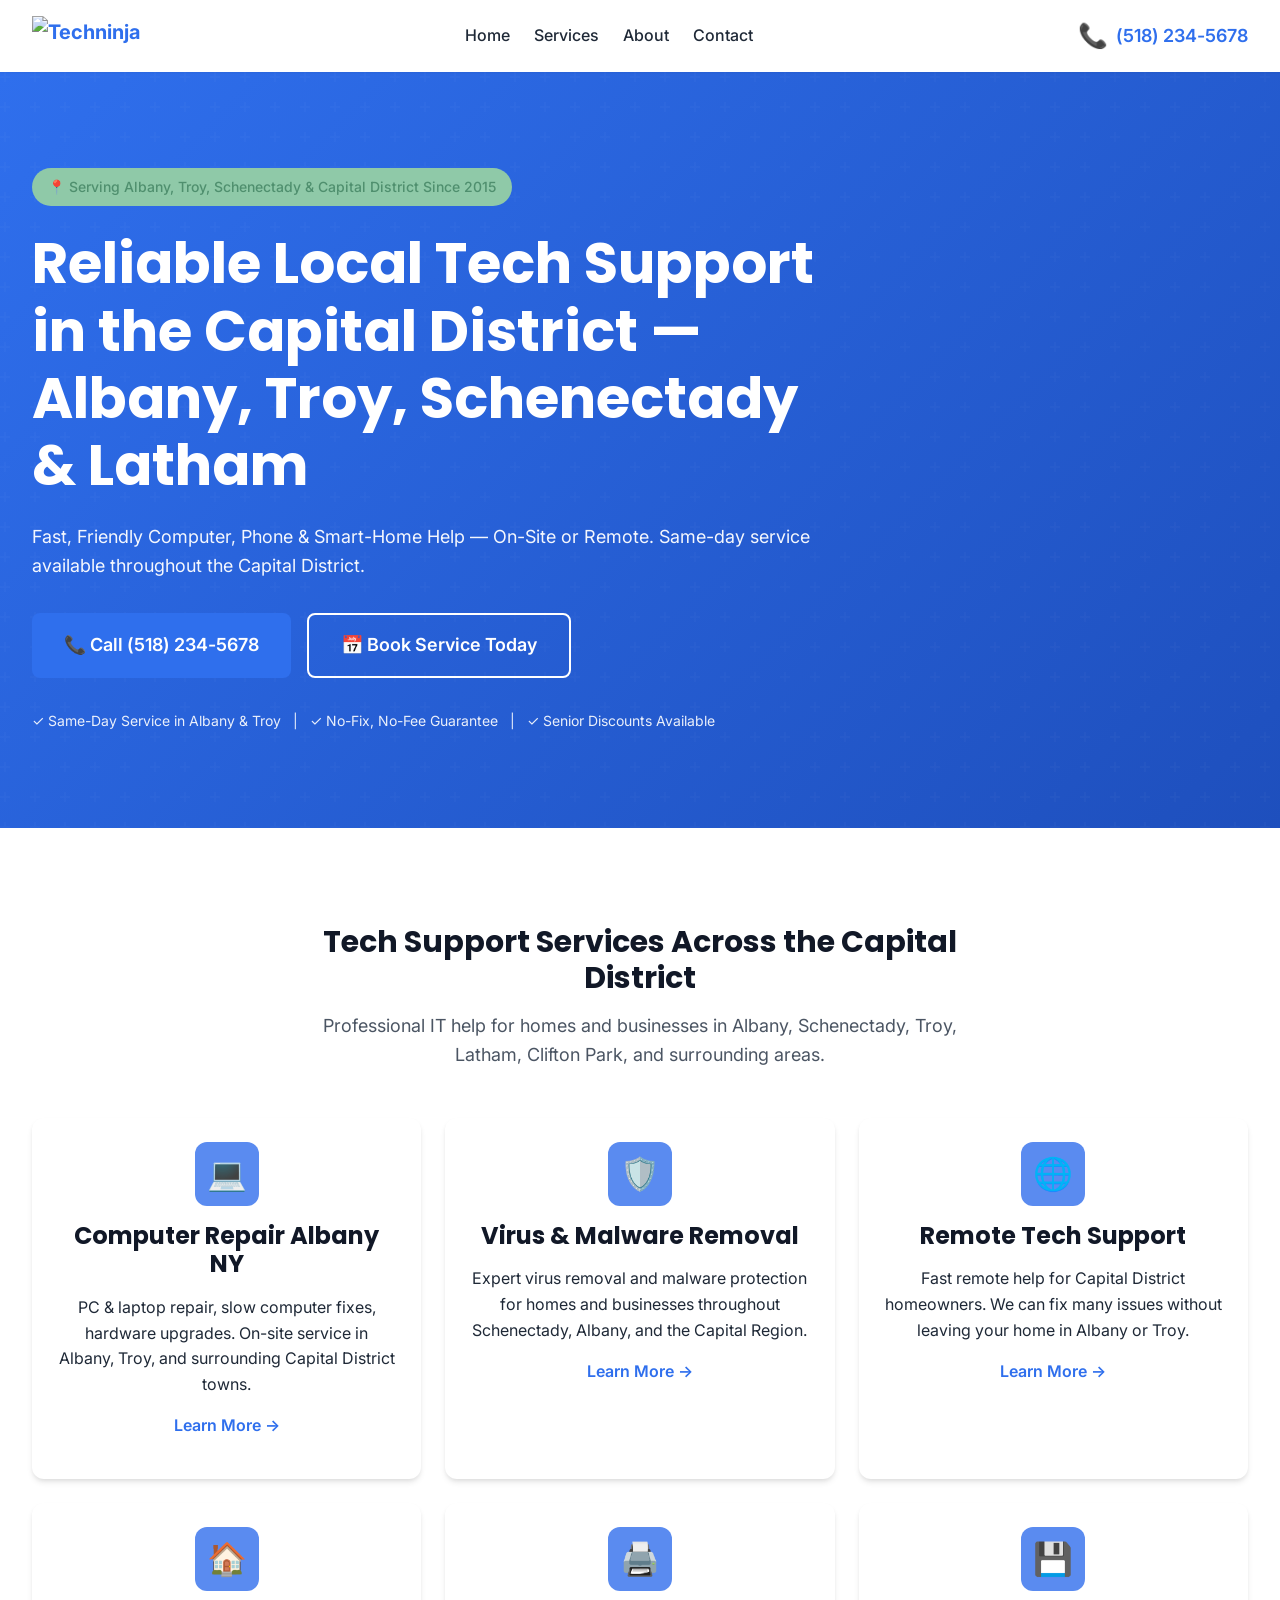
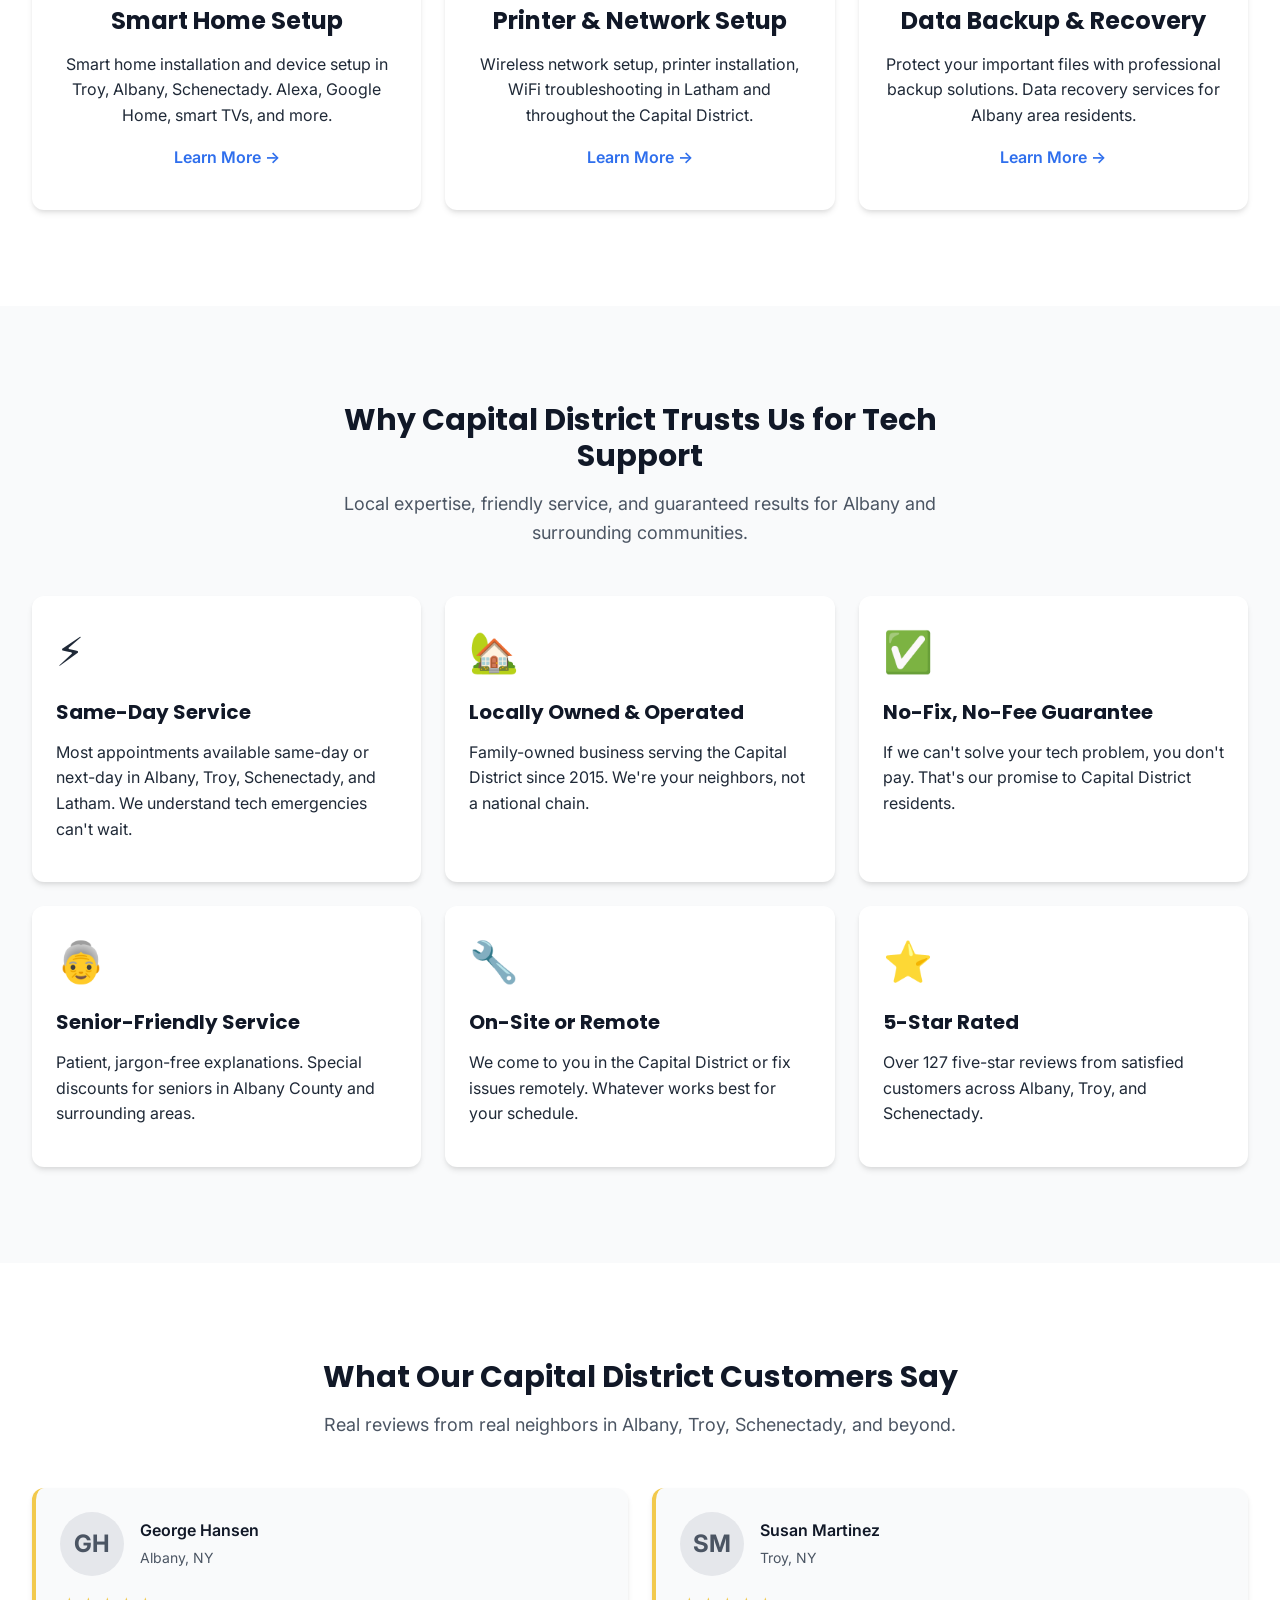
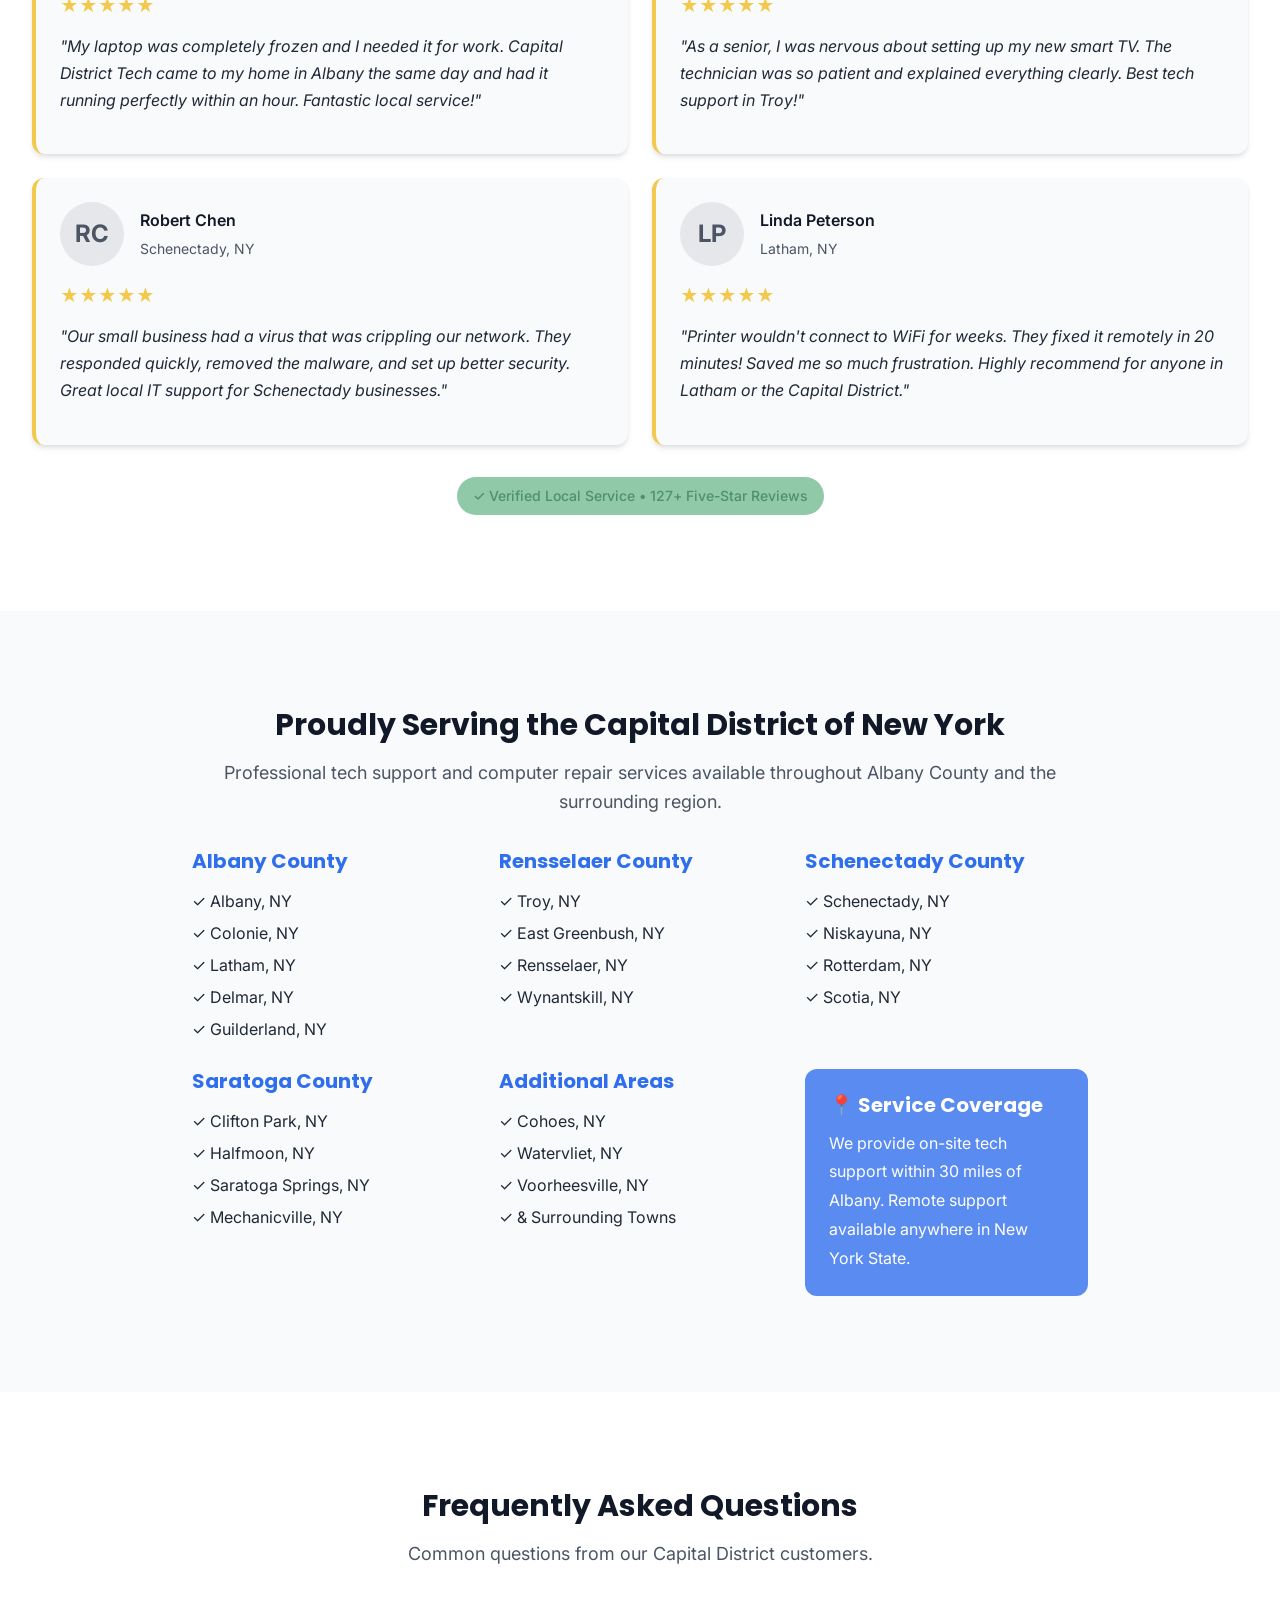
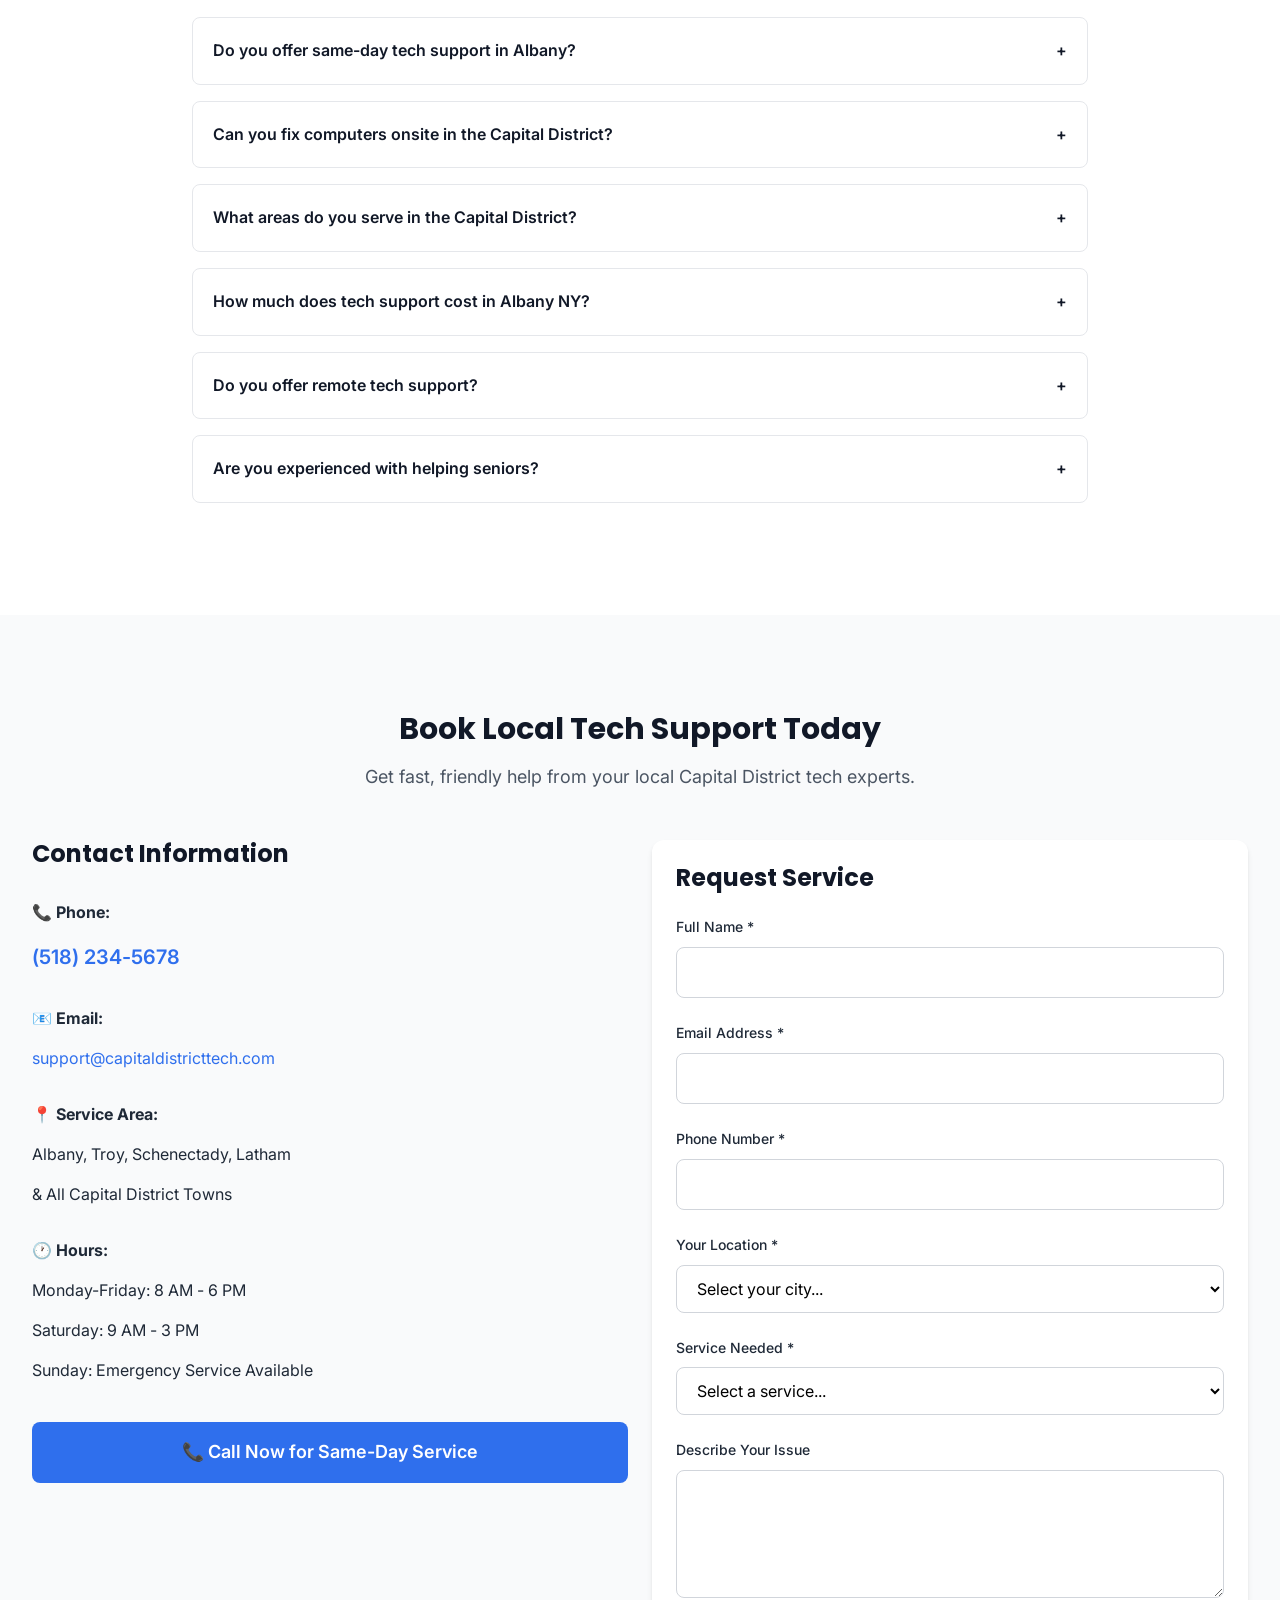
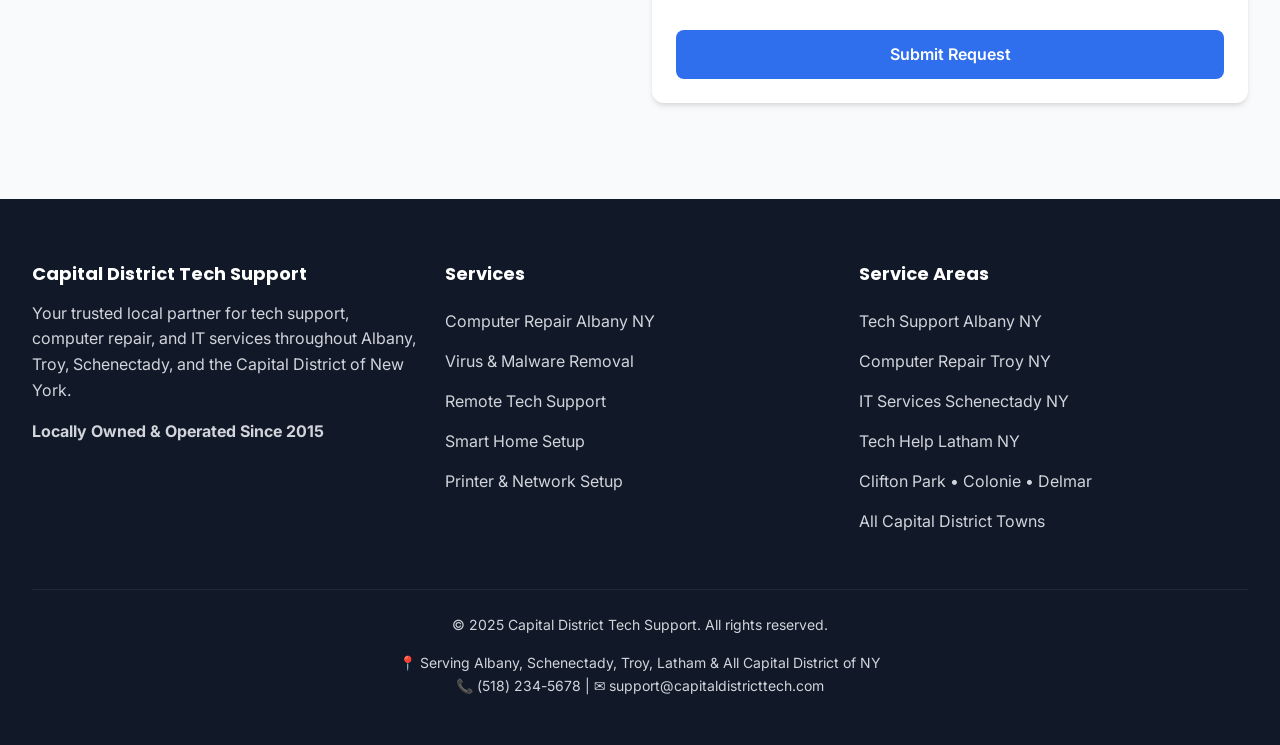
==== index.html @ 0a8fc18c "Move website files to root directory for Netlify deployment Files were in capital-district-tech/ sub" ====
<!DOCTYPE html>
<html lang="en">
<head>
  <meta charset="UTF-8">
  <meta name="viewport" content="width=device-width, initial-scale=1.0">

  <!-- Primary Meta Tags -->
  <title>Tech Support Albany NY — Local IT Help in Capital District</title>
  <meta name="title" content="Tech Support Albany NY — Local IT Help in Capital District">
  <meta name="description" content="Professional tech support in Albany, Troy, Schenectady & Capital District NY. Same-day computer repair, virus removal, smart home setup. Call (518) 234-5678 today!">

  <!-- Local SEO Keywords -->
  <meta name="keywords" content="tech support Albany NY, computer repair near Albany, IT support Troy NY, local tech help Schenectady, on-site tech support Latham NY, 518 tech support, Capital District IT services, computer repair Capital District, Albany tech support near me">

  <!-- Open Graph / Facebook -->
  <meta property="og:type" content="website">
  <meta property="og:url" content="https://capitaldistricttech.com/">
  <meta property="og:title" content="Tech Support Albany NY — Local IT Help in Capital District">
  <meta property="og:description" content="Professional tech support in Albany, Troy, Schenectady & Capital District NY. Same-day computer repair, virus removal, smart home setup.">
  <meta property="og:image" content="https://capitaldistricttech.com/images/og-image.jpg">

  <!-- Geo Meta Tags -->
  <meta name="geo.region" content="US-NY">
  <meta name="geo.placename" content="Albany">
  <meta name="geo.position" content="42.6526;-73.7562">
  <meta name="ICBM" content="42.6526, -73.7562">

  <!-- Favicon -->
  <link rel="icon" type="image/png" href="/favicon.png">

  <!-- Stylesheets -->
  <link rel="stylesheet" href="css/main.css">

  <!-- Preconnect for Performance -->
  <link rel="preconnect" href="https://fonts.googleapis.com">
  <link rel="preconnect" href="https://fonts.gstatic.com" crossorigin>
</head>
<body>
  <!-- Header -->
  <header class="header">
    <div class="container header__container">
      <a href="/" class="header__logo">
        <img src="https://www.techninja.io/hubfs/raw_assets/public/Techninja_October2021/images/Techninja_Logo_Horizontal.svg" alt="Techninja" style="height: 40px;">
      </a>

      <nav class="nav">
        <a href="/" class="nav__link">Home</a>
        <a href="#services" class="nav__link">Services</a>
        <a href="about.html" class="nav__link">About</a>
        <a href="#contact" class="nav__link">Contact</a>
      </nav>

      <a href="tel:+15182345678" class="header__phone">
        <span class="header__phone-icon">📞</span>
        <span>(518) 234-5678</span>
      </a>

      <button class="mobile-menu-btn" aria-label="Toggle menu">
        <span></span>
        <span></span>
        <span></span>
      </button>
    </div>
  </header>

  <!-- Hero Section -->
  <section class="hero section">
    <div class="container">
      <div class="hero__content">
        <div class="badge mb-6">
          📍 Serving Albany, Troy, Schenectady & Capital District Since 2015
        </div>

        <h1>Reliable Local Tech Support in the Capital District — Albany, Troy, Schenectady & Latham</h1>

        <p class="lead">Fast, Friendly Computer, Phone & Smart-Home Help — On-Site or Remote. Same-day service available throughout the Capital District.</p>

        <div class="flex flex-wrap gap-4 mt-8">
          <a href="tel:+15182345678" class="btn btn--primary btn--large">
            📞 Call (518) 234-5678
          </a>
          <a href="#contact" class="btn btn--outline btn--large" style="color: white; border-color: white;">
            📅 Book Service Today
          </a>
        </div>

        <div class="mt-8" style="color: rgba(255,255,255,0.9); font-size: 0.875rem;">
          ✓ Same-Day Service in Albany & Troy  &nbsp;&nbsp;|&nbsp;&nbsp;  ✓ No-Fix, No-Fee Guarantee  &nbsp;&nbsp;|&nbsp;&nbsp;  ✓ Senior Discounts Available
        </div>
      </div>
    </div>
  </section>

  <!-- Services Section -->
  <section id="services" class="section">
    <div class="container">
      <div class="text-center max-w-2xl mx-auto mb-12">
        <h2>Tech Support Services Across the Capital District</h2>
        <p class="lead">Professional IT help for homes and businesses in Albany, Schenectady, Troy, Latham, Clifton Park, and surrounding areas.</p>
      </div>

      <div class="grid grid--3">
        <!-- Service 1 -->
        <a href="services/computer-repair.html" class="card card--service">
          <div class="service-icon">💻</div>
          <h3>Computer Repair Albany NY</h3>
          <p>PC & laptop repair, slow computer fixes, hardware upgrades. On-site service in Albany, Troy, and surrounding Capital District towns.</p>
          <p style="color: var(--primary-blue); font-weight: 600; margin-top: var(--space-4);">Learn More →</p>
        </a>

        <!-- Service 2 -->
        <a href="services/virus-malware-removal.html" class="card card--service">
          <div class="service-icon">🛡️</div>
          <h3>Virus & Malware Removal</h3>
          <p>Expert virus removal and malware protection for homes and businesses throughout Schenectady, Albany, and the Capital Region.</p>
          <p style="color: var(--primary-blue); font-weight: 600; margin-top: var(--space-4);">Learn More →</p>
        </a>

        <!-- Service 3 -->
        <a href="services/remote-support.html" class="card card--service">
          <div class="service-icon">🌐</div>
          <h3>Remote Tech Support</h3>
          <p>Fast remote help for Capital District homeowners. We can fix many issues without leaving your home in Albany or Troy.</p>
          <p style="color: var(--primary-blue); font-weight: 600; margin-top: var(--space-4);">Learn More →</p>
        </a>

        <!-- Service 4 -->
        <a href="services/smart-home-setup.html" class="card card--service">
          <div class="service-icon">🏠</div>
          <h3>Smart Home Setup</h3>
          <p>Smart home installation and device setup in Troy, Albany, Schenectady. Alexa, Google Home, smart TVs, and more.</p>
          <p style="color: var(--primary-blue); font-weight: 600; margin-top: var(--space-4);">Learn More →</p>
        </a>

        <!-- Service 5 -->
        <a href="services/printer-network-setup.html" class="card card--service">
          <div class="service-icon">🖨️</div>
          <h3>Printer & Network Setup</h3>
          <p>Wireless network setup, printer installation, WiFi troubleshooting in Latham and throughout the Capital District.</p>
          <p style="color: var(--primary-blue); font-weight: 600; margin-top: var(--space-4);">Learn More →</p>
        </a>

        <!-- Service 6 -->
        <a href="services/data-backup-recovery.html" class="card card--service">
          <div class="service-icon">💾</div>
          <h3>Data Backup & Recovery</h3>
          <p>Protect your important files with professional backup solutions. Data recovery services for Albany area residents.</p>
          <p style="color: var(--primary-blue); font-weight: 600; margin-top: var(--space-4);">Learn More →</p>
        </a>
      </div>
    </div>
  </section>

  <!-- Why Choose Us Section -->
  <section class="section section--gray">
    <div class="container">
      <div class="text-center max-w-2xl mx-auto mb-12">
        <h2>Why Capital District Trusts Us for Tech Support</h2>
        <p class="lead">Local expertise, friendly service, and guaranteed results for Albany and surrounding communities.</p>
      </div>

      <div class="grid grid--3">
        <div class="card">
          <div style="font-size: 2.5rem; margin-bottom: var(--space-4);">⚡</div>
          <h4>Same-Day Service</h4>
          <p>Most appointments available same-day or next-day in Albany, Troy, Schenectady, and Latham. We understand tech emergencies can't wait.</p>
        </div>

        <div class="card">
          <div style="font-size: 2.5rem; margin-bottom: var(--space-4);">🏡</div>
          <h4>Locally Owned & Operated</h4>
          <p>Family-owned business serving the Capital District since 2015. We're your neighbors, not a national chain.</p>
        </div>

        <div class="card">
          <div style="font-size: 2.5rem; margin-bottom: var(--space-4);">✅</div>
          <h4>No-Fix, No-Fee Guarantee</h4>
          <p>If we can't solve your tech problem, you don't pay. That's our promise to Capital District residents.</p>
        </div>

        <div class="card">
          <div style="font-size: 2.5rem; margin-bottom: var(--space-4);">👵</div>
          <h4>Senior-Friendly Service</h4>
          <p>Patient, jargon-free explanations. Special discounts for seniors in Albany County and surrounding areas.</p>
        </div>

        <div class="card">
          <div style="font-size: 2.5rem; margin-bottom: var(--space-4);">🔧</div>
          <h4>On-Site or Remote</h4>
          <p>We come to you in the Capital District or fix issues remotely. Whatever works best for your schedule.</p>
        </div>

        <div class="card">
          <div style="font-size: 2.5rem; margin-bottom: var(--space-4);">⭐</div>
          <h4>5-Star Rated</h4>
          <p>Over 127 five-star reviews from satisfied customers across Albany, Troy, and Schenectady.</p>
        </div>
      </div>
    </div>
  </section>

  <!-- Testimonials Section -->
  <section class="section">
    <div class="container">
      <div class="text-center max-w-2xl mx-auto mb-12">
        <h2>What Our Capital District Customers Say</h2>
        <p class="lead">Real reviews from real neighbors in Albany, Troy, Schenectady, and beyond.</p>
      </div>

      <div class="grid grid--2">
        <div class="card card--testimonial">
          <div class="testimonial__header">
            <div class="testimonial__avatar">GH</div>
            <div>
              <div class="testimonial__name">George Hansen</div>
              <div class="testimonial__location">Albany, NY</div>
            </div>
          </div>
          <div class="testimonial__rating">★★★★★</div>
          <p class="testimonial__text">"My laptop was completely frozen and I needed it for work. Capital District Tech came to my home in Albany the same day and had it running perfectly within an hour. Fantastic local service!"</p>
        </div>

        <div class="card card--testimonial">
          <div class="testimonial__header">
            <div class="testimonial__avatar">SM</div>
            <div>
              <div class="testimonial__name">Susan Martinez</div>
              <div class="testimonial__location">Troy, NY</div>
            </div>
          </div>
          <div class="testimonial__rating">★★★★★</div>
          <p class="testimonial__text">"As a senior, I was nervous about setting up my new smart TV. The technician was so patient and explained everything clearly. Best tech support in Troy!"</p>
        </div>

        <div class="card card--testimonial">
          <div class="testimonial__header">
            <div class="testimonial__avatar">RC</div>
            <div>
              <div class="testimonial__name">Robert Chen</div>
              <div class="testimonial__location">Schenectady, NY</div>
            </div>
          </div>
          <div class="testimonial__rating">★★★★★</div>
          <p class="testimonial__text">"Our small business had a virus that was crippling our network. They responded quickly, removed the malware, and set up better security. Great local IT support for Schenectady businesses."</p>
        </div>

        <div class="card card--testimonial">
          <div class="testimonial__header">
            <div class="testimonial__avatar">LP</div>
            <div>
              <div class="testimonial__name">Linda Peterson</div>
              <div class="testimonial__location">Latham, NY</div>
            </div>
          </div>
          <div class="testimonial__rating">★★★★★</div>
          <p class="testimonial__text">"Printer wouldn't connect to WiFi for weeks. They fixed it remotely in 20 minutes! Saved me so much frustration. Highly recommend for anyone in Latham or the Capital District."</p>
        </div>
      </div>

      <div class="text-center mt-8">
        <div class="badge">✓ Verified Local Service • 127+ Five-Star Reviews</div>
      </div>
    </div>
  </section>

  <!-- Service Area Section -->
  <section class="section section--gray">
    <div class="container">
      <div class="text-center max-w-4xl mx-auto">
        <h2>Proudly Serving the Capital District of New York</h2>
        <p class="lead mb-8">Professional tech support and computer repair services available throughout Albany County and the surrounding region.</p>

        <div class="grid grid--3" style="text-align: left;">
          <div>
            <h4 style="color: var(--primary-blue); margin-bottom: var(--space-3);">Albany County</h4>
            <ul style="line-height: 2;">
              <li>✓ Albany, NY</li>
              <li>✓ Colonie, NY</li>
              <li>✓ Latham, NY</li>
              <li>✓ Delmar, NY</li>
              <li>✓ Guilderland, NY</li>
            </ul>
          </div>

          <div>
            <h4 style="color: var(--primary-blue); margin-bottom: var(--space-3);">Rensselaer County</h4>
            <ul style="line-height: 2;">
              <li>✓ Troy, NY</li>
              <li>✓ East Greenbush, NY</li>
              <li>✓ Rensselaer, NY</li>
              <li>✓ Wynantskill, NY</li>
            </ul>
          </div>

          <div>
            <h4 style="color: var(--primary-blue); margin-bottom: var(--space-3);">Schenectady County</h4>
            <ul style="line-height: 2;">
              <li>✓ Schenectady, NY</li>
              <li>✓ Niskayuna, NY</li>
              <li>✓ Rotterdam, NY</li>
              <li>✓ Scotia, NY</li>
            </ul>
          </div>

          <div>
            <h4 style="color: var(--primary-blue); margin-bottom: var(--space-3);">Saratoga County</h4>
            <ul style="line-height: 2;">
              <li>✓ Clifton Park, NY</li>
              <li>✓ Halfmoon, NY</li>
              <li>✓ Saratoga Springs, NY</li>
              <li>✓ Mechanicville, NY</li>
            </ul>
          </div>

          <div>
            <h4 style="color: var(--primary-blue); margin-bottom: var(--space-3);">Additional Areas</h4>
            <ul style="line-height: 2;">
              <li>✓ Cohoes, NY</li>
              <li>✓ Watervliet, NY</li>
              <li>✓ Voorheesville, NY</li>
              <li>✓ & Surrounding Towns</li>
            </ul>
          </div>

          <div style="background: var(--primary-blue-light); padding: var(--space-6); border-radius: var(--radius-lg); color: white;">
            <h4 style="color: white; margin-bottom: var(--space-3);">📍 Service Coverage</h4>
            <p style="margin: 0; line-height: 1.8;">We provide on-site tech support within 30 miles of Albany. Remote support available anywhere in New York State.</p>
          </div>
        </div>
      </div>
    </div>
  </section>

  <!-- FAQ Section -->
  <section class="section">
    <div class="container">
      <div class="text-center max-w-2xl mx-auto mb-12">
        <h2>Frequently Asked Questions</h2>
        <p class="lead">Common questions from our Capital District customers.</p>
      </div>

      <div class="max-w-4xl mx-auto">
        <div class="faq-item">
          <button class="faq-question">
            Do you offer same-day tech support in Albany?
            <span>+</span>
          </button>
          <div class="faq-answer">
            Yes! We offer same-day and next-day service throughout Albany, Troy, Schenectady, and the Capital District. Call us before 2 PM at (518) 234-5678 for same-day availability.
          </div>
        </div>

        <div class="faq-item">
          <button class="faq-question">
            Can you fix computers onsite in the Capital District?
            <span>+</span>
          </button>
          <div class="faq-answer">
            Absolutely! We provide on-site tech support throughout the Capital Region including Albany, Schenectady, Troy, Latham, Clifton Park, and all surrounding towns. We come to your home or office.
          </div>
        </div>

        <div class="faq-item">
          <button class="faq-question">
            What areas do you serve in the Capital District?
            <span>+</span>
          </button>
          <div class="faq-answer">
            We serve all of Albany County, Schenectady County, Rensselaer County, and parts of Saratoga County. This includes Albany, Troy, Schenectady, Latham, Colonie, Clifton Park, Delmar, Guilderland, Cohoes, and many other towns within 30 miles of Albany.
          </div>
        </div>

        <div class="faq-item">
          <button class="faq-question">
            How much does tech support cost in Albany NY?
            <span>+</span>
          </button>
          <div class="faq-answer">
            Our standard service call is $89 for diagnostics, which is waived if you proceed with the repair. Most common repairs range from $99-$249. We provide free estimates and our "No-Fix, No-Fee" guarantee means you only pay if we solve your problem.
          </div>
        </div>

        <div class="faq-item">
          <button class="faq-question">
            Do you offer remote tech support?
            <span>+</span>
          </button>
          <div class="faq-answer">
            Yes! Many issues can be resolved remotely, saving you time and money. We can securely connect to your computer from anywhere in the Capital District or throughout New York State. Remote support sessions start at just $59.
          </div>
        </div>

        <div class="faq-item">
          <button class="faq-question">
            Are you experienced with helping seniors?
            <span>+</span>
          </button>
          <div class="faq-answer">
            Definitely! We specialize in patient, jargon-free tech support for seniors throughout the Capital District. We take the time to explain everything clearly and offer special senior discounts. Many of our best customers in Albany and Troy are seniors who appreciate our friendly approach.
          </div>
        </div>
      </div>
    </div>
  </section>

  <!-- Contact Section -->
  <section id="contact" class="section section--gray">
    <div class="container">
      <div class="text-center max-w-2xl mx-auto mb-12">
        <h2>Book Local Tech Support Today</h2>
        <p class="lead">Get fast, friendly help from your local Capital District tech experts.</p>
      </div>

      <div class="grid grid--2" style="align-items: start;">
        <div>
          <h3>Contact Information</h3>
          <div style="margin-top: var(--space-6); line-height: 2.5;">
            <p><strong>📞 Phone:</strong><br>
            <a href="tel:+15182345678" style="color: var(--primary-blue); font-size: var(--text-xl); font-weight: 600;">(518) 234-5678</a></p>

            <p><strong>📧 Email:</strong><br>
            <a href="mailto:support@capitaldistricttech.com" style="color: var(--primary-blue);">support@capitaldistricttech.com</a></p>

            <p><strong>📍 Service Area:</strong><br>
            Albany, Troy, Schenectady, Latham<br>
            & All Capital District Towns</p>

            <p><strong>🕐 Hours:</strong><br>
            Monday-Friday: 8 AM - 6 PM<br>
            Saturday: 9 AM - 3 PM<br>
            Sunday: Emergency Service Available</p>
          </div>

          <div class="mt-8">
            <a href="tel:+15182345678" class="btn btn--primary btn--large" style="width: 100%;">
              📞 Call Now for Same-Day Service
            </a>
          </div>
        </div>

        <div class="card">
          <h3>Request Service</h3>
          <form id="contactForm" style="margin-top: var(--space-6);">
            <div class="form-group">
              <label for="name" class="form-label">Full Name *</label>
              <input type="text" id="name" name="name" class="form-input" required>
            </div>

            <div class="form-group">
              <label for="email" class="form-label">Email Address *</label>
              <input type="email" id="email" name="email" class="form-input" required>
            </div>

            <div class="form-group">
              <label for="phone" class="form-label">Phone Number *</label>
              <input type="tel" id="phone" name="phone" class="form-input" required>
            </div>

            <div class="form-group">
              <label for="location" class="form-label">Your Location *</label>
              <select id="location" name="location" class="form-select" required>
                <option value="">Select your city...</option>
                <option value="albany">Albany</option>
                <option value="troy">Troy</option>
                <option value="schenectady">Schenectady</option>
                <option value="latham">Latham</option>
                <option value="colonie">Colonie</option>
                <option value="clifton-park">Clifton Park</option>
                <option value="delmar">Delmar</option>
                <option value="other">Other Capital District Town</option>
              </select>
            </div>

            <div class="form-group">
              <label for="service" class="form-label">Service Needed *</label>
              <select id="service" name="service" class="form-select" required>
                <option value="">Select a service...</option>
                <option value="computer-repair">Computer/Laptop Repair</option>
                <option value="virus-removal">Virus/Malware Removal</option>
                <option value="remote-support">Remote Tech Support</option>
                <option value="smart-home">Smart Home Setup</option>
                <option value="printer-network">Printer/Network Setup</option>
                <option value="data-recovery">Data Backup/Recovery</option>
                <option value="other">Other</option>
              </select>
            </div>

            <div class="form-group">
              <label for="message" class="form-label">Describe Your Issue</label>
              <textarea id="message" name="message" class="form-textarea" rows="4"></textarea>
            </div>

            <button type="submit" class="btn btn--primary" style="width: 100%;">
              Submit Request
            </button>
          </form>
        </div>
      </div>
    </div>
  </section>

  <!-- Footer -->
  <footer class="footer">
    <div class="container">
      <div class="grid grid--3">
        <div>
          <h3>Capital District Tech Support</h3>
          <p>Your trusted local partner for tech support, computer repair, and IT services throughout Albany, Troy, Schenectady, and the Capital District of New York.</p>
          <p style="margin-top: var(--space-4);">
            <strong>Locally Owned & Operated Since 2015</strong>
          </p>
        </div>

        <div>
          <h3>Services</h3>
          <ul style="line-height: 2.5;">
            <li><a href="services/computer-repair.html">Computer Repair Albany NY</a></li>
            <li><a href="services/virus-malware-removal.html">Virus & Malware Removal</a></li>
            <li><a href="services/remote-support.html">Remote Tech Support</a></li>
            <li><a href="services/smart-home-setup.html">Smart Home Setup</a></li>
            <li><a href="services/printer-network-setup.html">Printer & Network Setup</a></li>
          </ul>
        </div>

        <div>
          <h3>Service Areas</h3>
          <ul style="line-height: 2.5;">
            <li>Tech Support Albany NY</li>
            <li>Computer Repair Troy NY</li>
            <li>IT Services Schenectady NY</li>
            <li>Tech Help Latham NY</li>
            <li>Clifton Park • Colonie • Delmar</li>
            <li>All Capital District Towns</li>
          </ul>
        </div>
      </div>

      <div class="footer__bottom">
        <p>&copy; 2025 Capital District Tech Support. All rights reserved.</p>
        <p style="margin-top: var(--space-2);">
          📍 Serving Albany, Schenectady, Troy, Latham & All Capital District of NY<br>
          📞 (518) 234-5678 | ✉️ support@capitaldistricttech.com
        </p>
      </div>
    </div>
  </footer>

  <!-- Sticky Mobile CTA -->
  <a href="tel:+15182345678" class="btn btn--primary sticky-cta">
    📞 Call Now
  </a>

  <!-- Scripts -->
  <script src="js/schema.js"></script>
  <script src="js/main.js"></script>

  <!-- Additional FAQ Schema -->
  <script type="application/ld+json">
  {
    "@context": "https://schema.org",
    "@type": "FAQPage",
    "mainEntity": [
      {
        "@type": "Question",
        "name": "Do you offer same-day tech support in Albany?",
        "acceptedAnswer": {
          "@type": "Answer",
          "text": "Yes! We offer same-day and next-day service throughout Albany, Troy, Schenectady, and the Capital District. Call us before 2 PM at (518) 234-5678 for same-day availability."
        }
      },
      {
        "@type": "Question",
        "name": "Can you fix computers onsite in the Capital District?",
        "acceptedAnswer": {
          "@type": "Answer",
          "text": "Absolutely! We provide on-site tech support throughout the Capital Region including Albany, Schenectady, Troy, Latham, Clifton Park, and all surrounding towns. We come to your home or office."
        }
      },
      {
        "@type": "Question",
        "name": "What areas do you serve in the Capital District?",
        "acceptedAnswer": {
          "@type": "Answer",
          "text": "We serve all of Albany County, Schenectady County, Rensselaer County, and parts of Saratoga County. This includes Albany, Troy, Schenectady, Latham, Colonie, Clifton Park, Delmar, Guilderland, Cohoes, and many other towns within 30 miles of Albany."
        }
      }
    ]
  }
  </script>
</body>
</html>
---- css/main.css ----
/* Main CSS - Import All Stylesheets */

@import url('https://fonts.googleapis.com/css2?family=Inter:wght@400;500;600;700&family=Poppins:wght@600;700&display=swap');

@import 'variables.css';
@import 'reset.css';
@import 'layout.css';
@import 'components.css';
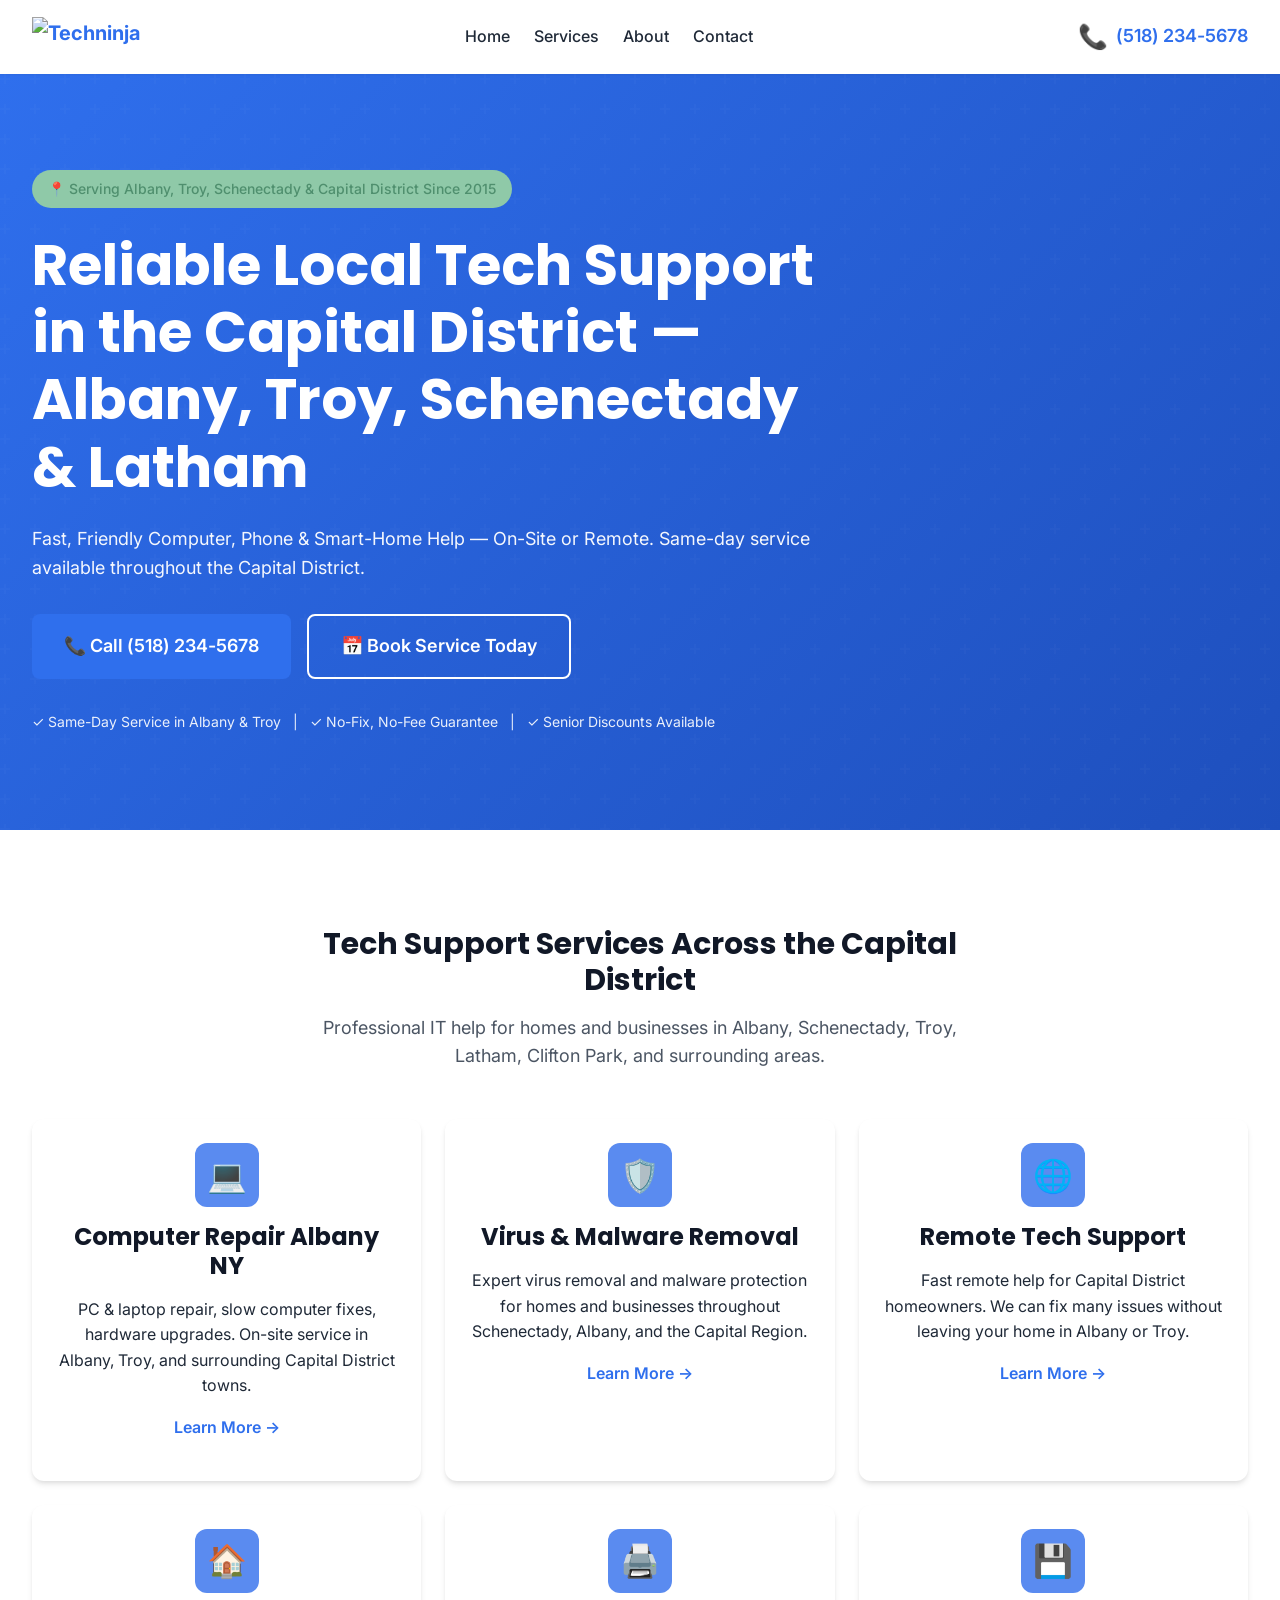
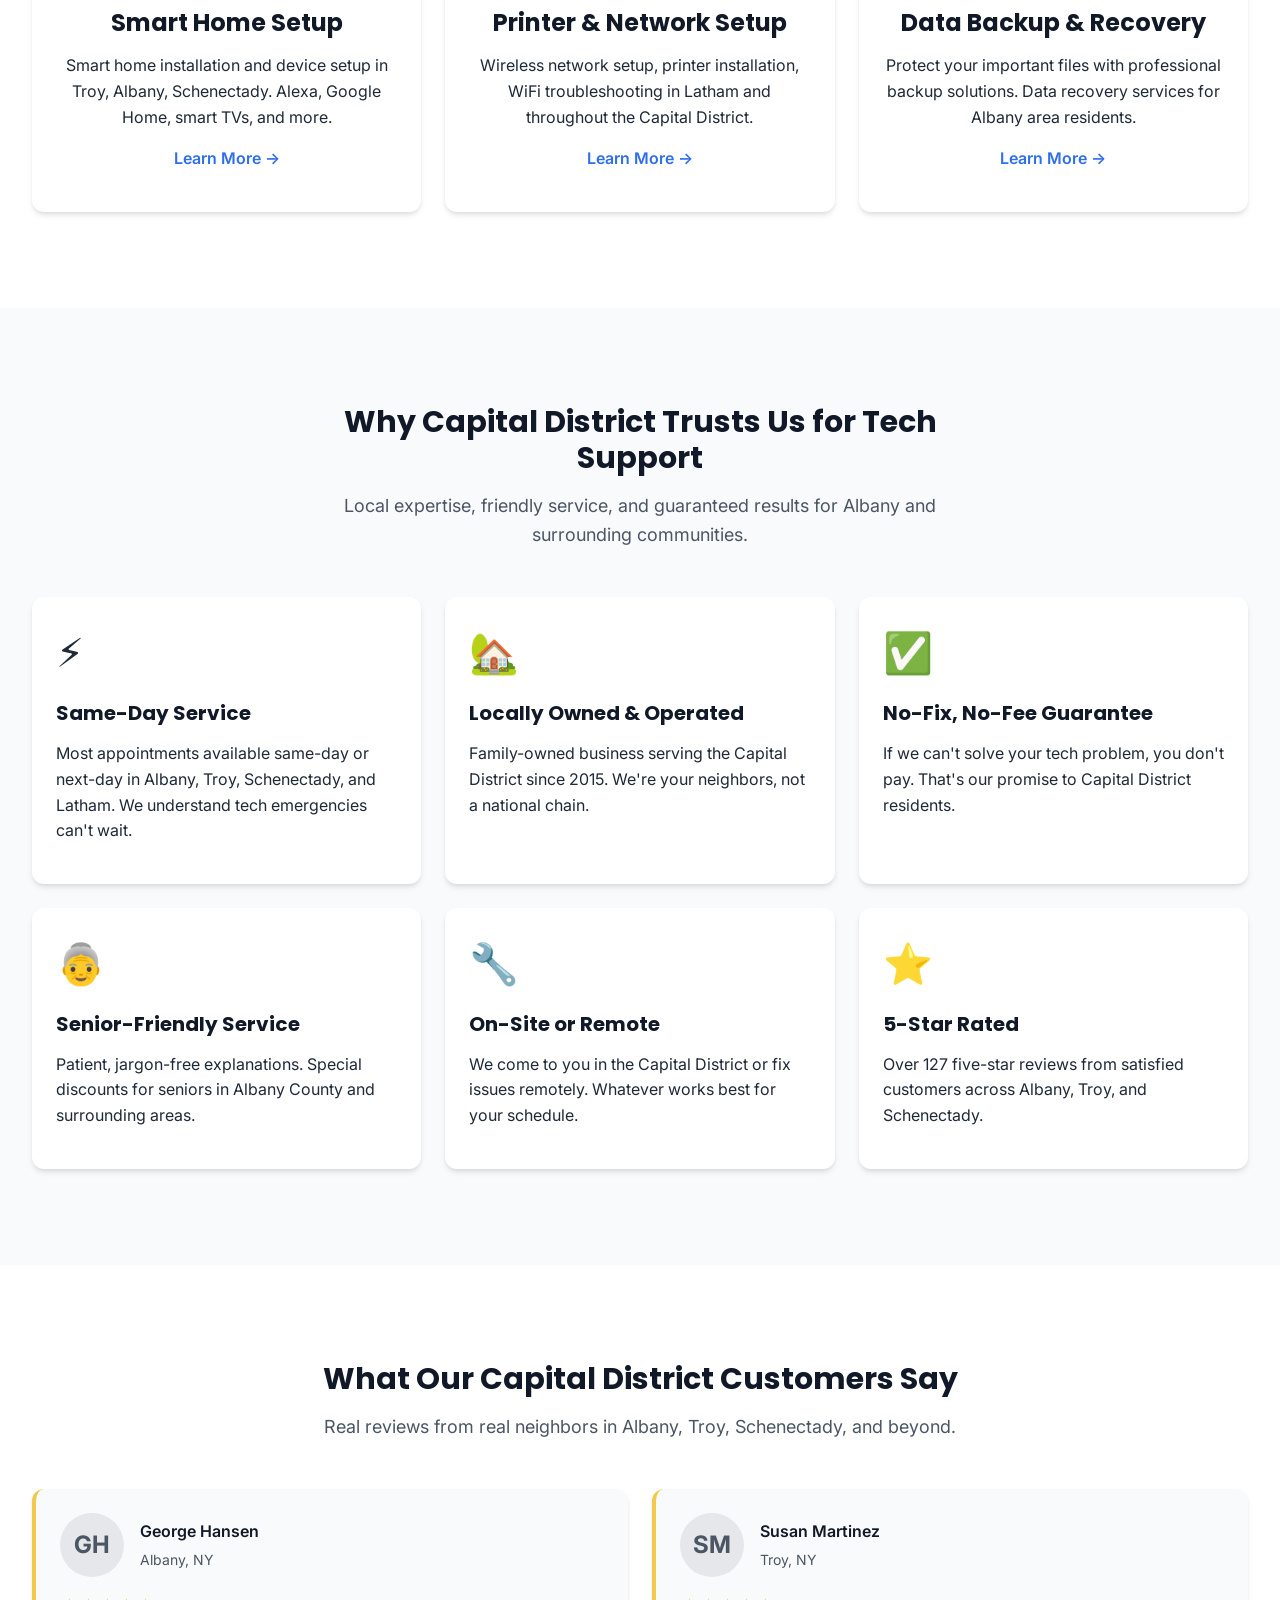
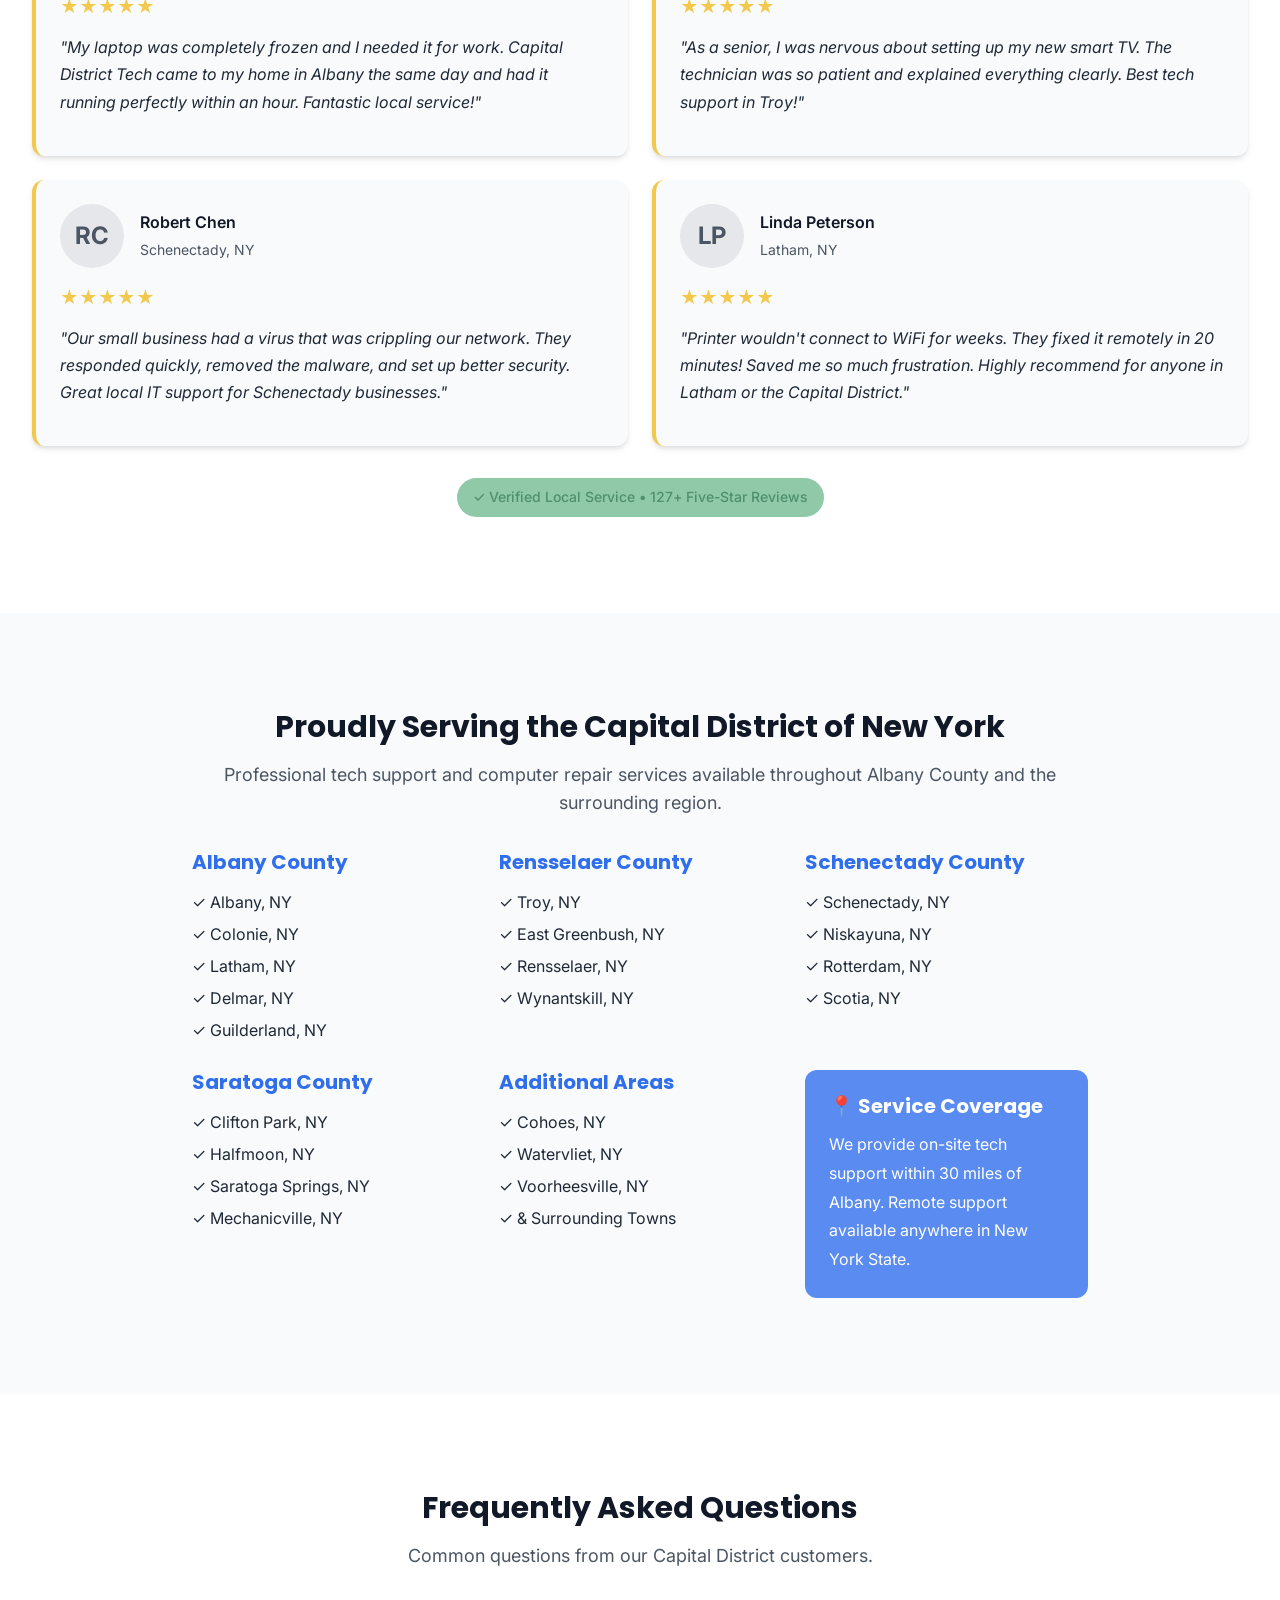
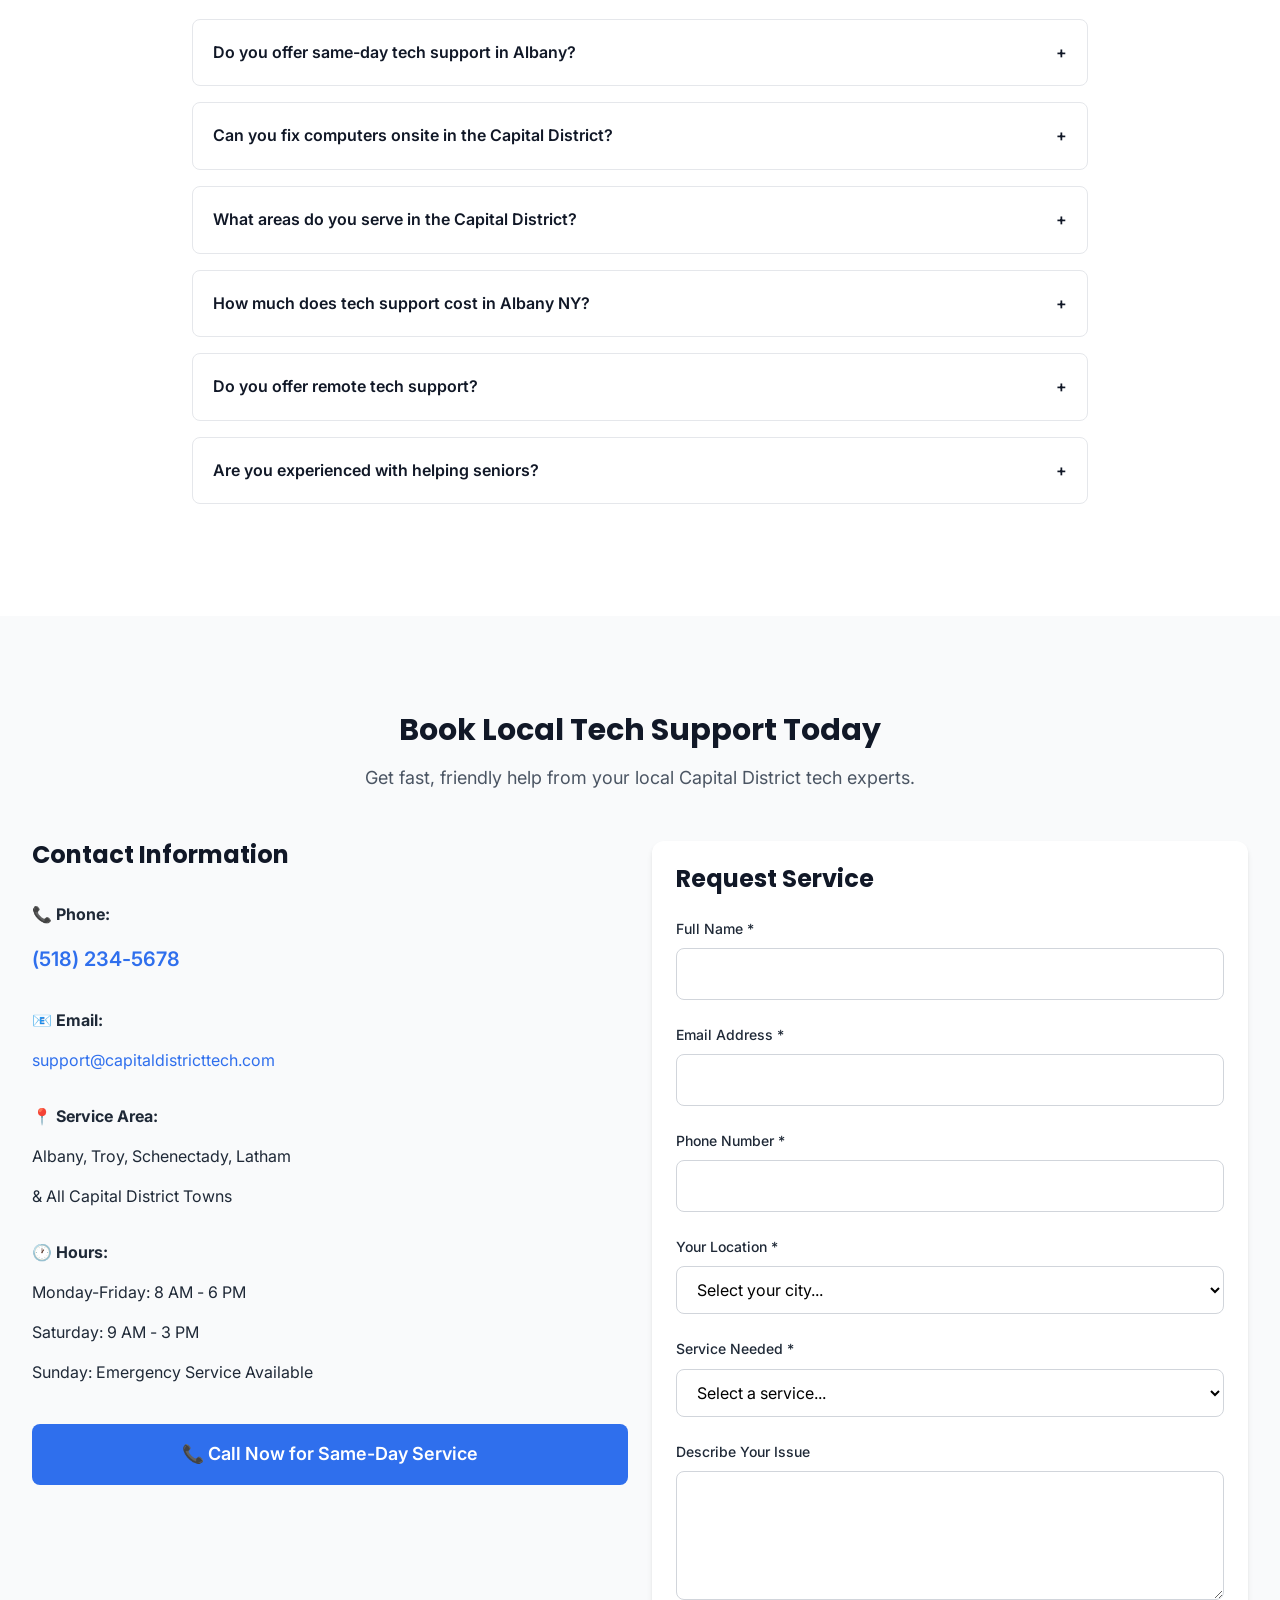
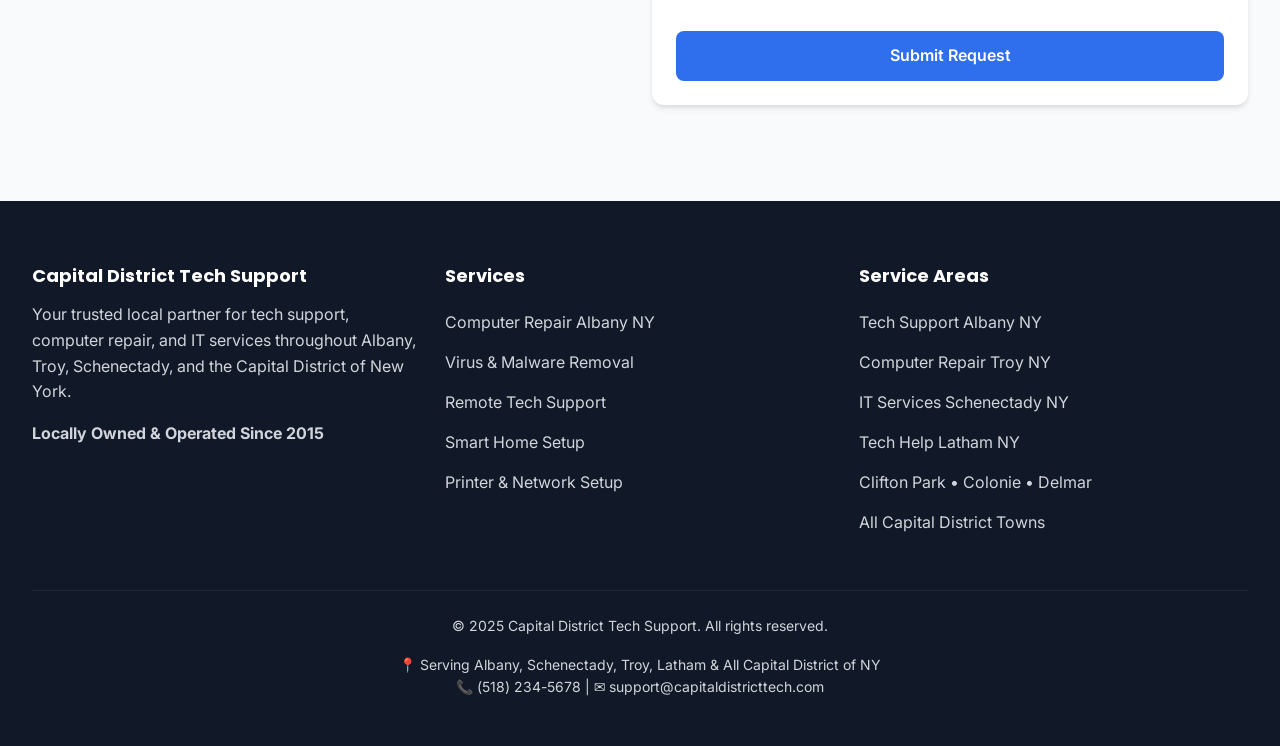
==== commit c82d19cd: "Use local Techninja logo instead of external URL - Downloaded Techninja logo to assets/techninja-log" ====
--- a/index.html
+++ b/index.html
@@ -40,7 +40,7 @@
   <header class="header">
     <div class="container header__container">
       <a href="/" class="header__logo">
-        <img src="https://www.techninja.io/hubfs/raw_assets/public/Techninja_October2021/images/Techninja_Logo_Horizontal.svg" alt="Techninja" style="height: 40px;">
+        <img src="assets/techninja-logo.svg" alt="Techninja" style="height: 40px;">
       </a>
 
       <nav class="nav">
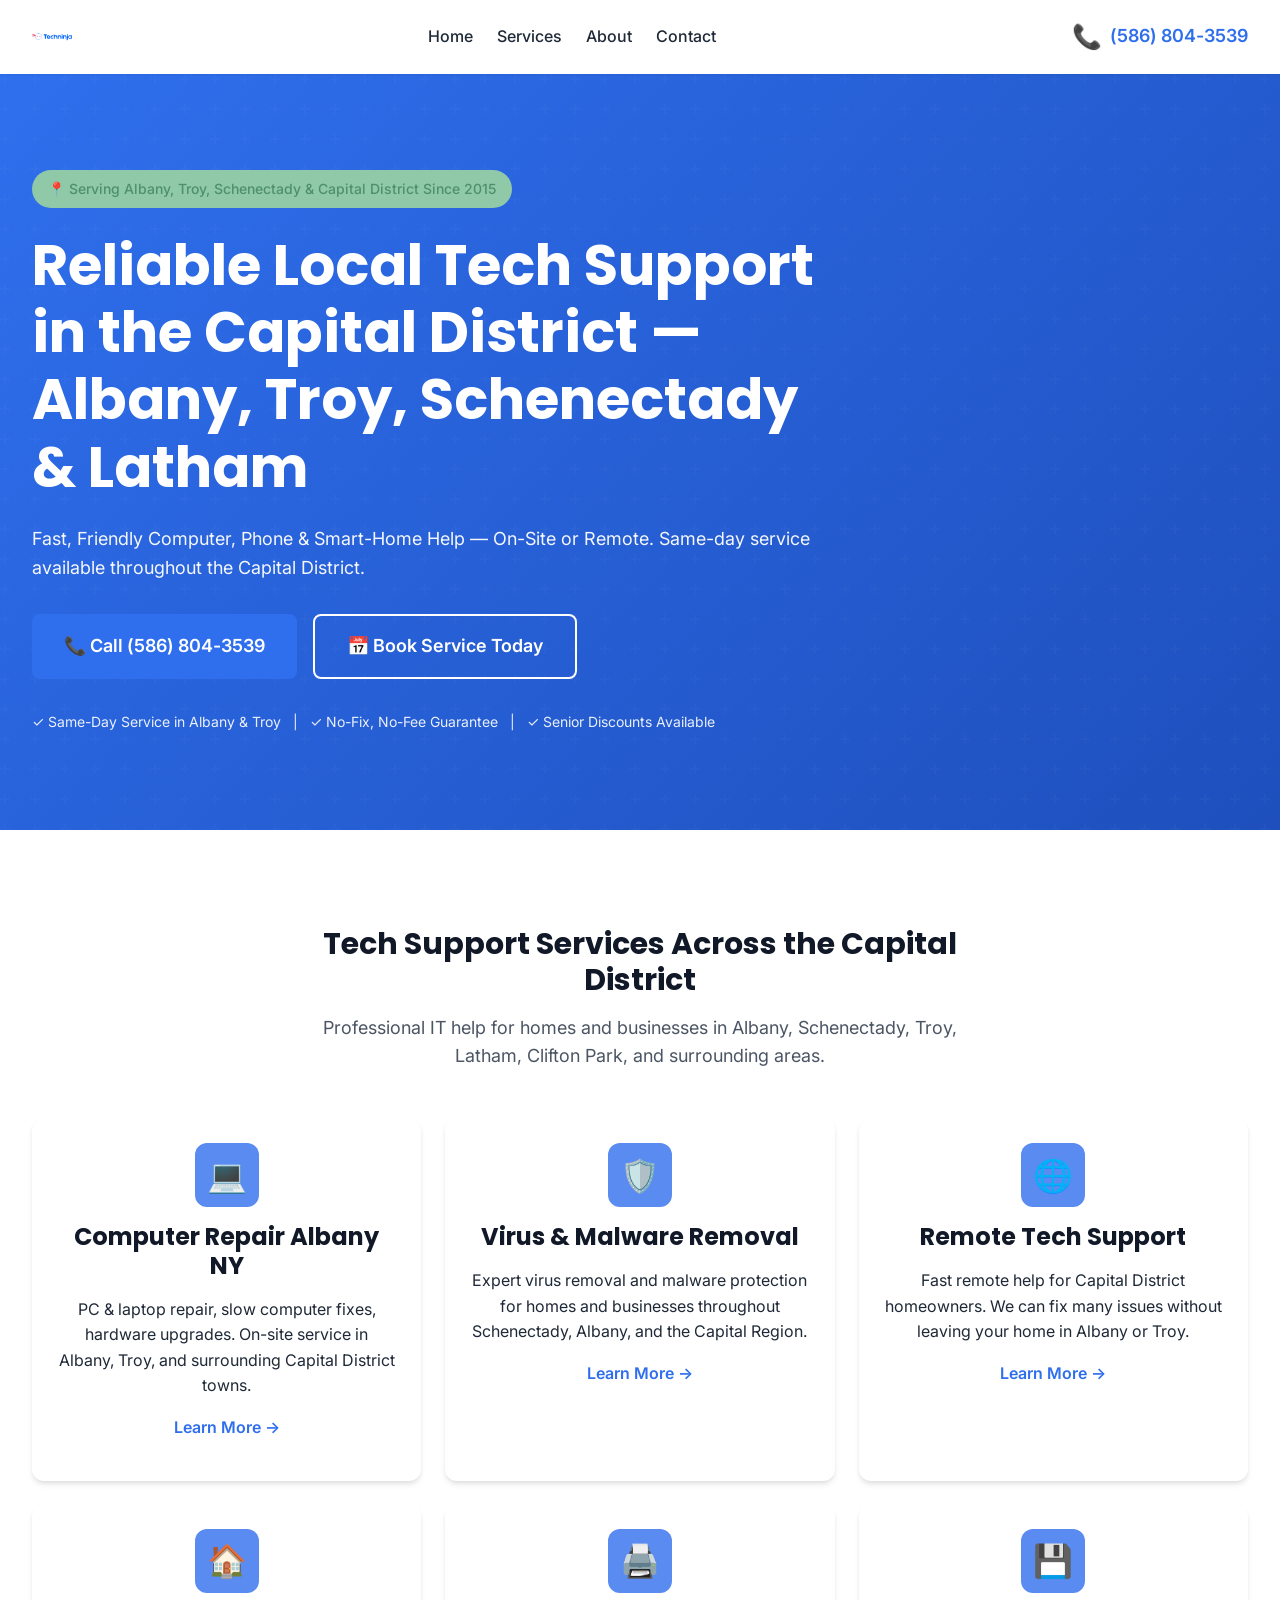
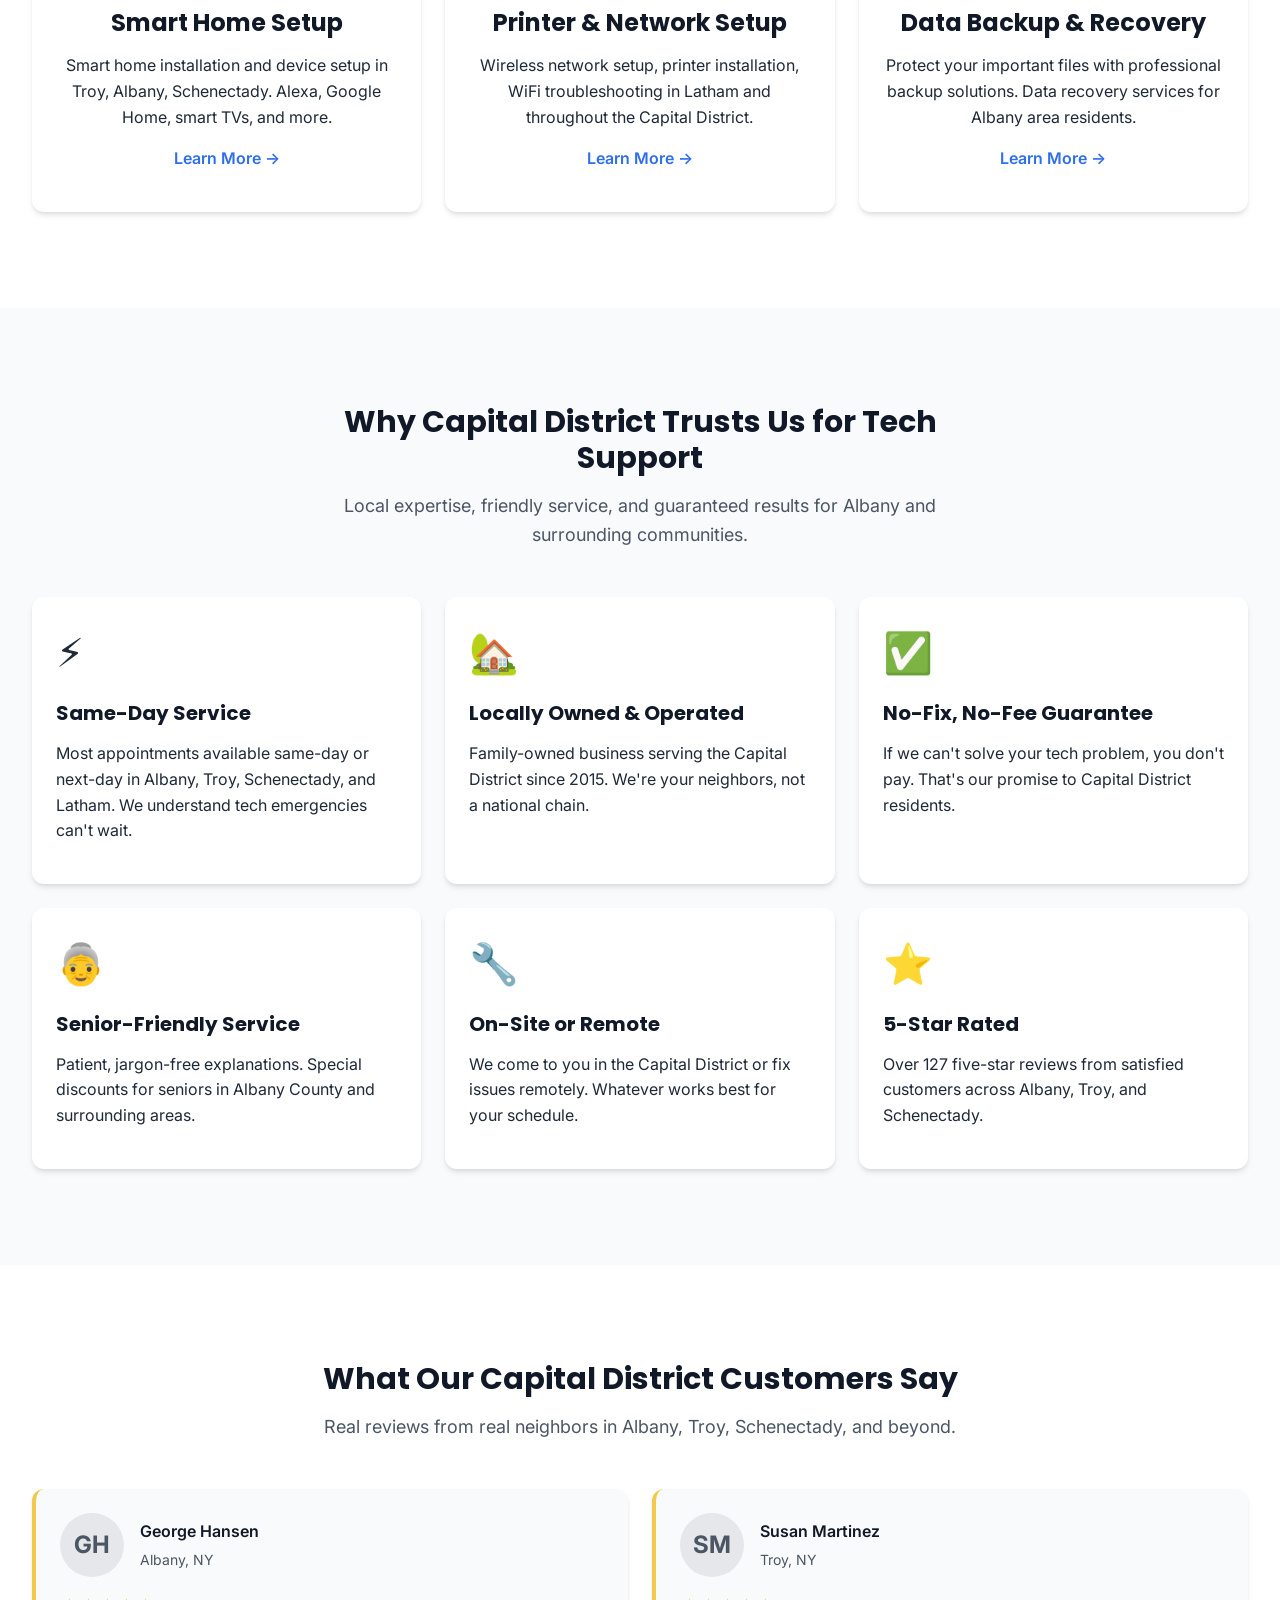
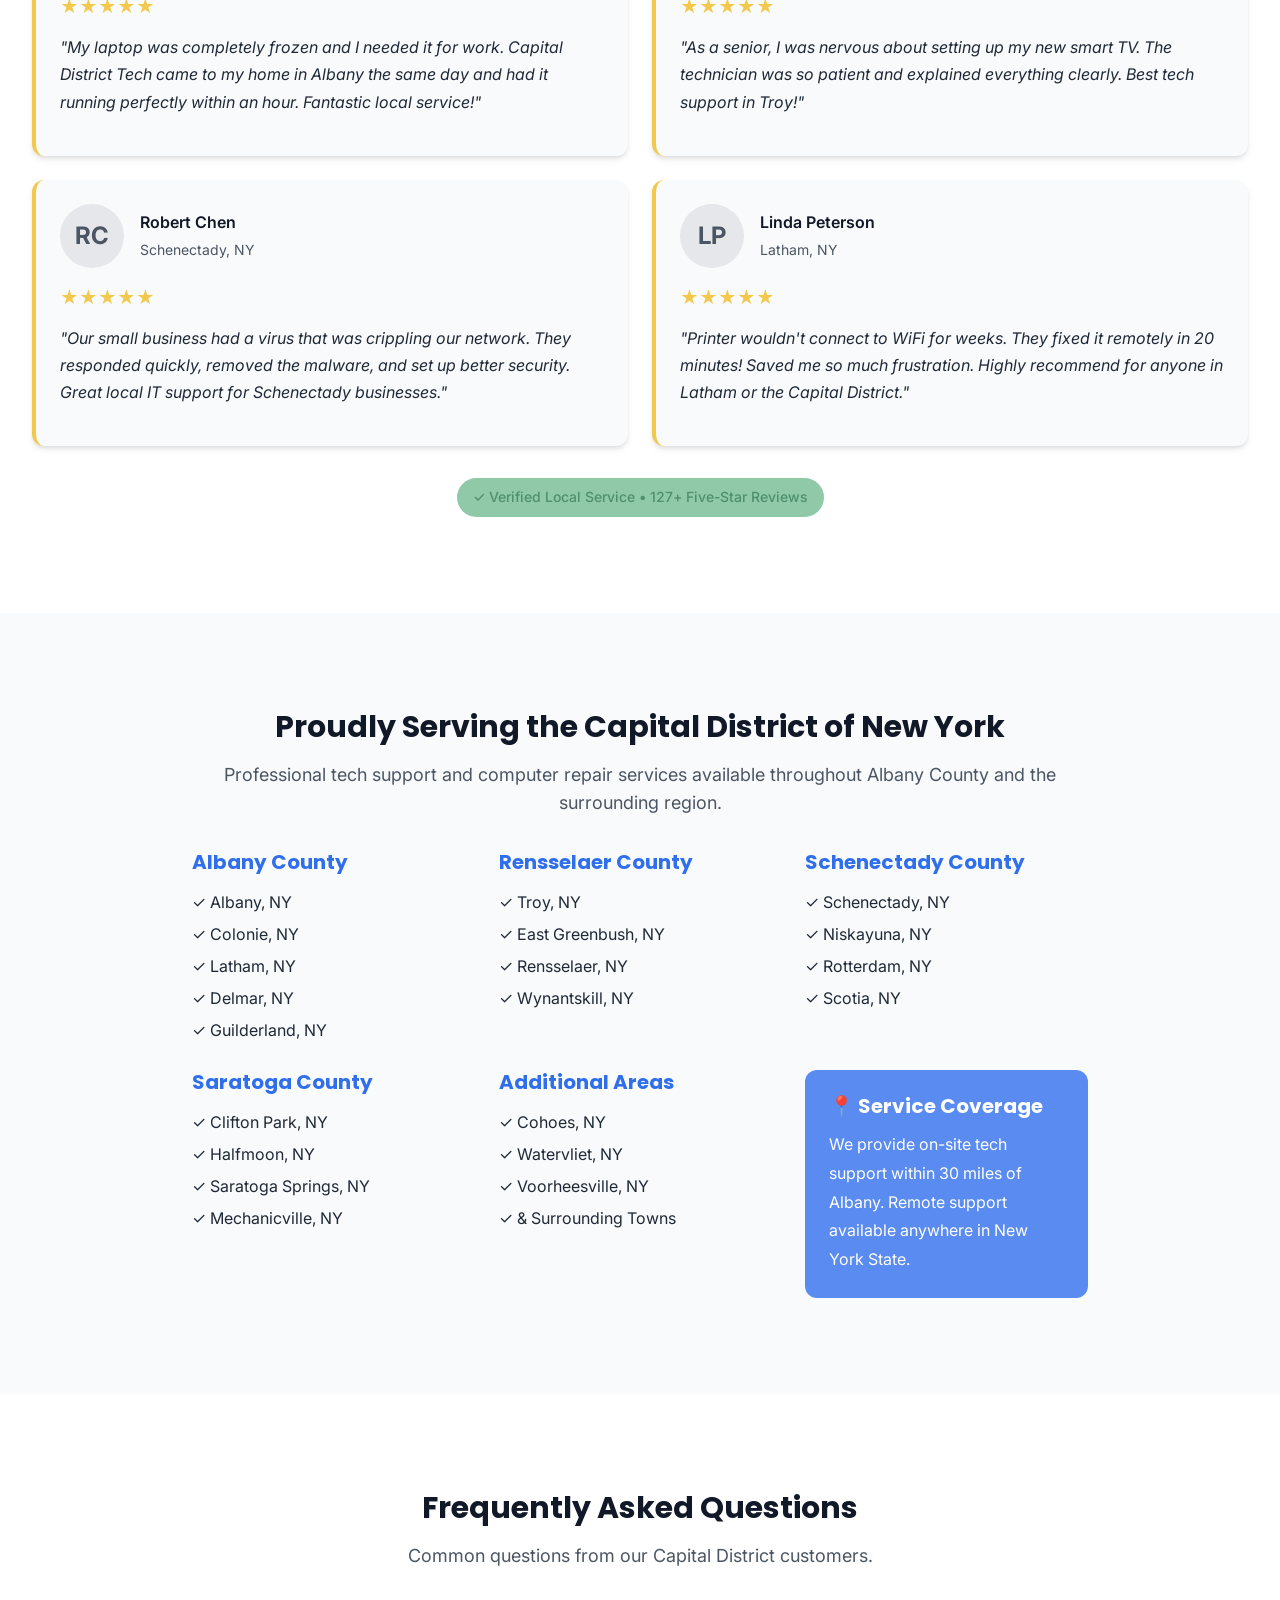
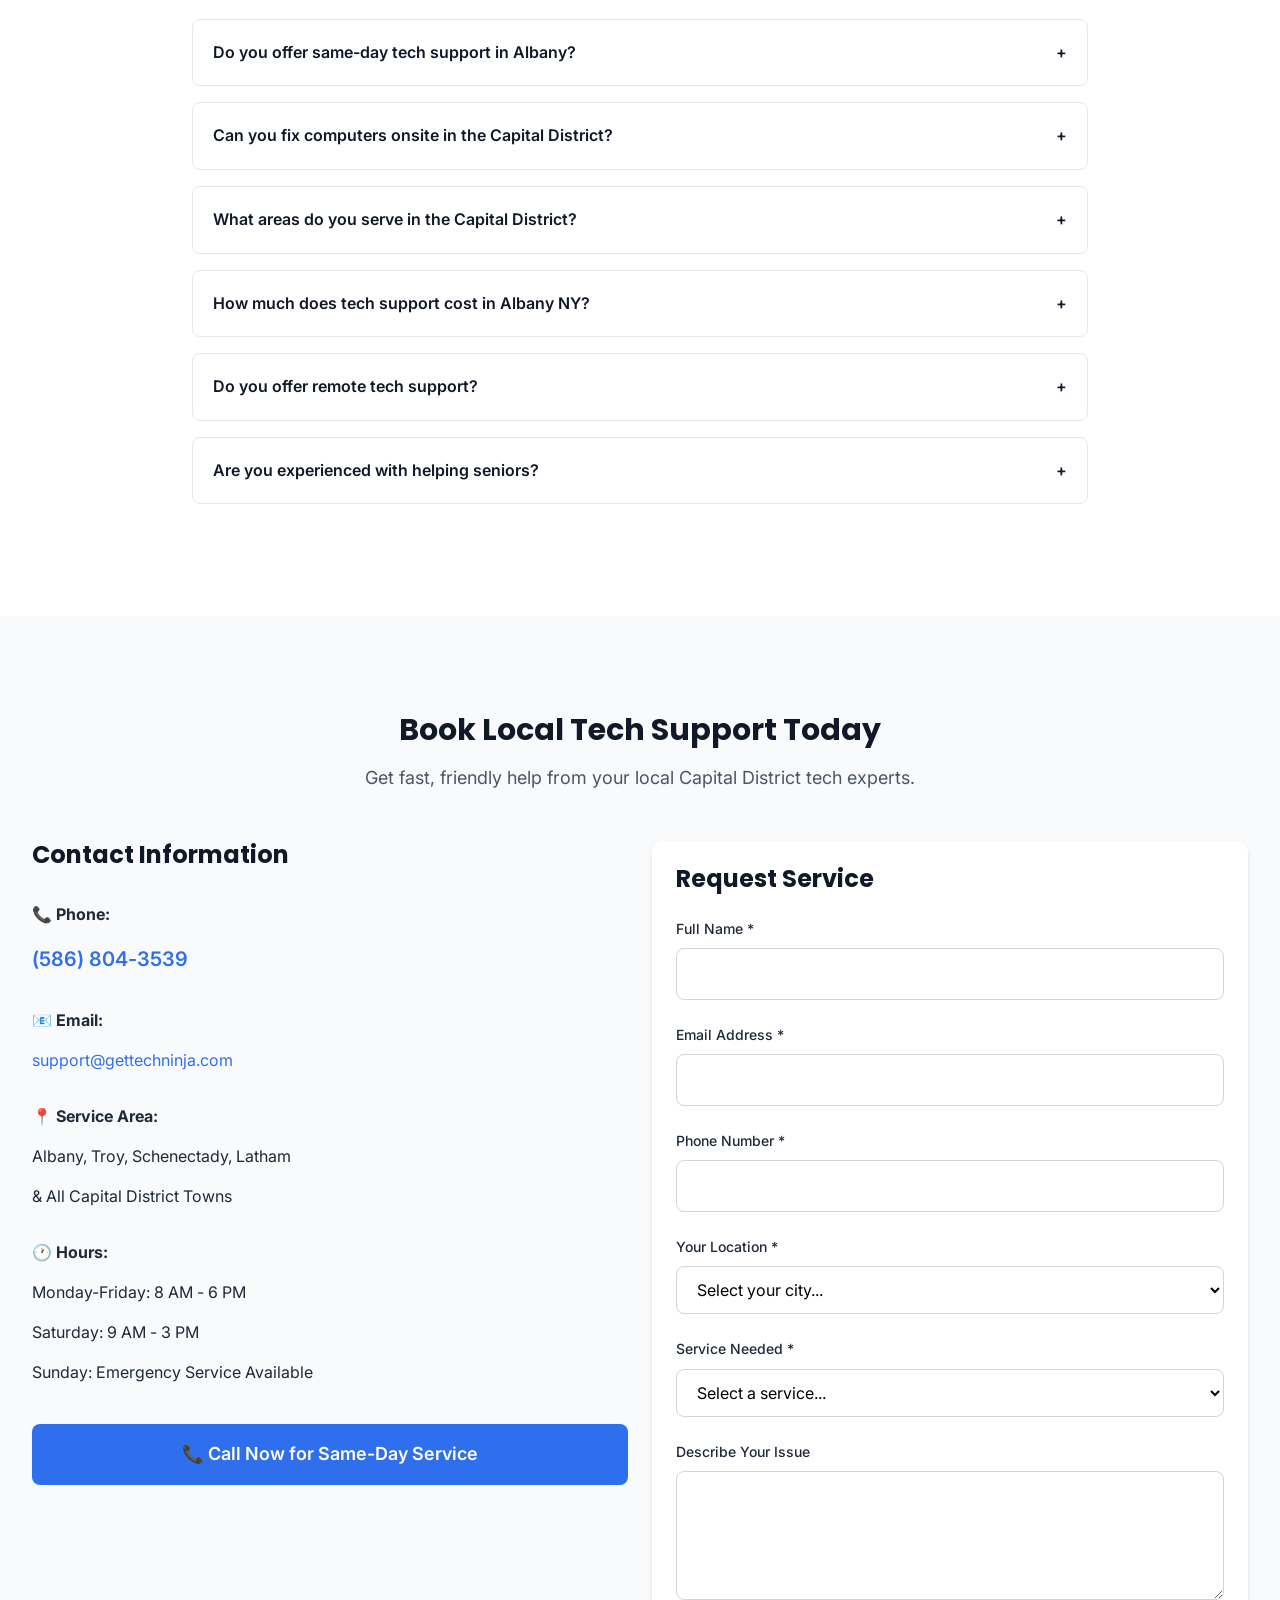
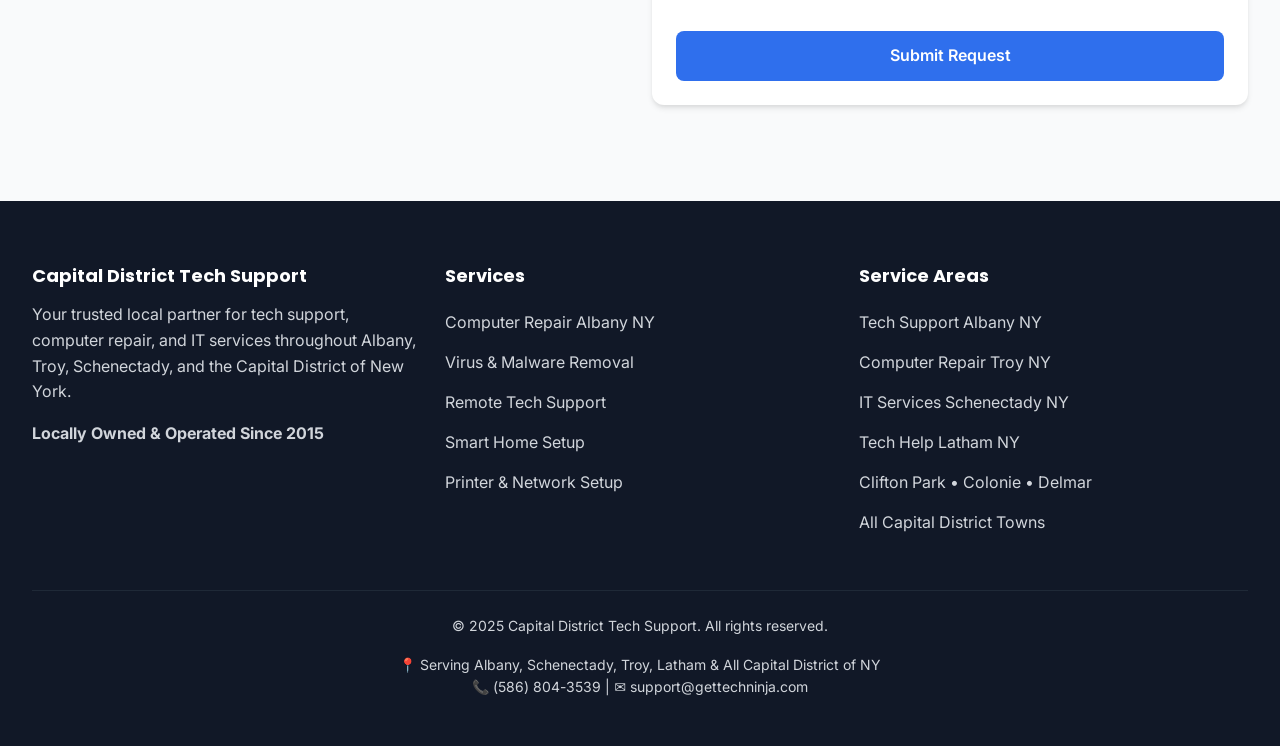
==== commit 7b1eb0f4: "Update contact info in index.html - phone, email, website" ====
--- a/index.html
+++ b/index.html
@@ -7,17 +7,17 @@
   <!-- Primary Meta Tags -->
   <title>Tech Support Albany NY — Local IT Help in Capital District</title>
   <meta name="title" content="Tech Support Albany NY — Local IT Help in Capital District">
-  <meta name="description" content="Professional tech support in Albany, Troy, Schenectady & Capital District NY. Same-day computer repair, virus removal, smart home setup. Call (518) 234-5678 today!">
+  <meta name="description" content="Professional tech support in Albany, Troy, Schenectady & Capital District NY. Same-day computer repair, virus removal, smart home setup. Call (586) 804-3539 today!">
 
   <!-- Local SEO Keywords -->
   <meta name="keywords" content="tech support Albany NY, computer repair near Albany, IT support Troy NY, local tech help Schenectady, on-site tech support Latham NY, 518 tech support, Capital District IT services, computer repair Capital District, Albany tech support near me">
 
   <!-- Open Graph / Facebook -->
   <meta property="og:type" content="website">
-  <meta property="og:url" content="https://capitaldistricttech.com/">
+  <meta property="og:url" content="https://gettechninja.com/">
   <meta property="og:title" content="Tech Support Albany NY — Local IT Help in Capital District">
   <meta property="og:description" content="Professional tech support in Albany, Troy, Schenectady & Capital District NY. Same-day computer repair, virus removal, smart home setup.">
-  <meta property="og:image" content="https://capitaldistricttech.com/images/og-image.jpg">
+  <meta property="og:image" content="https://gettechninja.com/images/og-image.jpg">
 
   <!-- Geo Meta Tags -->
   <meta name="geo.region" content="US-NY">
@@ -50,9 +50,9 @@
         <a href="#contact" class="nav__link">Contact</a>
       </nav>
 
-      <a href="tel:+15182345678" class="header__phone">
+      <a href="tel:+15868043539" class="header__phone">
         <span class="header__phone-icon">📞</span>
-        <span>(518) 234-5678</span>
+        <span>(586) 804-3539</span>
       </a>
 
       <button class="mobile-menu-btn" aria-label="Toggle menu">
@@ -76,8 +76,8 @@
         <p class="lead">Fast, Friendly Computer, Phone & Smart-Home Help — On-Site or Remote. Same-day service available throughout the Capital District.</p>
 
         <div class="flex flex-wrap gap-4 mt-8">
-          <a href="tel:+15182345678" class="btn btn--primary btn--large">
-            📞 Call (518) 234-5678
+          <a href="tel:+15868043539" class="btn btn--primary btn--large">
+            📞 Call (586) 804-3539
           </a>
           <a href="#contact" class="btn btn--outline btn--large" style="color: white; border-color: white;">
             📅 Book Service Today
@@ -346,7 +346,7 @@
             <span>+</span>
           </button>
           <div class="faq-answer">
-            Yes! We offer same-day and next-day service throughout Albany, Troy, Schenectady, and the Capital District. Call us before 2 PM at (518) 234-5678 for same-day availability.
+            Yes! We offer same-day and next-day service throughout Albany, Troy, Schenectady, and the Capital District. Call us before 2 PM at (586) 804-3539 for same-day availability.
           </div>
         </div>
 
@@ -416,10 +416,10 @@
           <h3>Contact Information</h3>
           <div style="margin-top: var(--space-6); line-height: 2.5;">
             <p><strong>📞 Phone:</strong><br>
-            <a href="tel:+15182345678" style="color: var(--primary-blue); font-size: var(--text-xl); font-weight: 600;">(518) 234-5678</a></p>
+            <a href="tel:+15868043539" style="color: var(--primary-blue); font-size: var(--text-xl); font-weight: 600;">(586) 804-3539</a></p>
 
             <p><strong>📧 Email:</strong><br>
-            <a href="mailto:support@capitaldistricttech.com" style="color: var(--primary-blue);">support@capitaldistricttech.com</a></p>
+            <a href="mailto:support@gettechninja.com" style="color: var(--primary-blue);">support@gettechninja.com</a></p>
 
             <p><strong>📍 Service Area:</strong><br>
             Albany, Troy, Schenectady, Latham<br>
@@ -432,7 +432,7 @@
           </div>
 
           <div class="mt-8">
-            <a href="tel:+15182345678" class="btn btn--primary btn--large" style="width: 100%;">
+            <a href="tel:+15868043539" class="btn btn--primary btn--large" style="width: 100%;">
               📞 Call Now for Same-Day Service
             </a>
           </div>
@@ -539,14 +539,14 @@
         <p>&copy; 2025 Capital District Tech Support. All rights reserved.</p>
         <p style="margin-top: var(--space-2);">
           📍 Serving Albany, Schenectady, Troy, Latham & All Capital District of NY<br>
-          📞 (518) 234-5678 | ✉️ support@capitaldistricttech.com
+          📞 (586) 804-3539 | ✉️ support@gettechninja.com
         </p>
       </div>
     </div>
   </footer>
 
   <!-- Sticky Mobile CTA -->
-  <a href="tel:+15182345678" class="btn btn--primary sticky-cta">
+  <a href="tel:+15868043539" class="btn btn--primary sticky-cta">
     📞 Call Now
   </a>
 
@@ -565,7 +565,7 @@
         "name": "Do you offer same-day tech support in Albany?",
         "acceptedAnswer": {
           "@type": "Answer",
-          "text": "Yes! We offer same-day and next-day service throughout Albany, Troy, Schenectady, and the Capital District. Call us before 2 PM at (518) 234-5678 for same-day availability."
+          "text": "Yes! We offer same-day and next-day service throughout Albany, Troy, Schenectady, and the Capital District. Call us before 2 PM at (586) 804-3539 for same-day availability."
         }
       },
       {
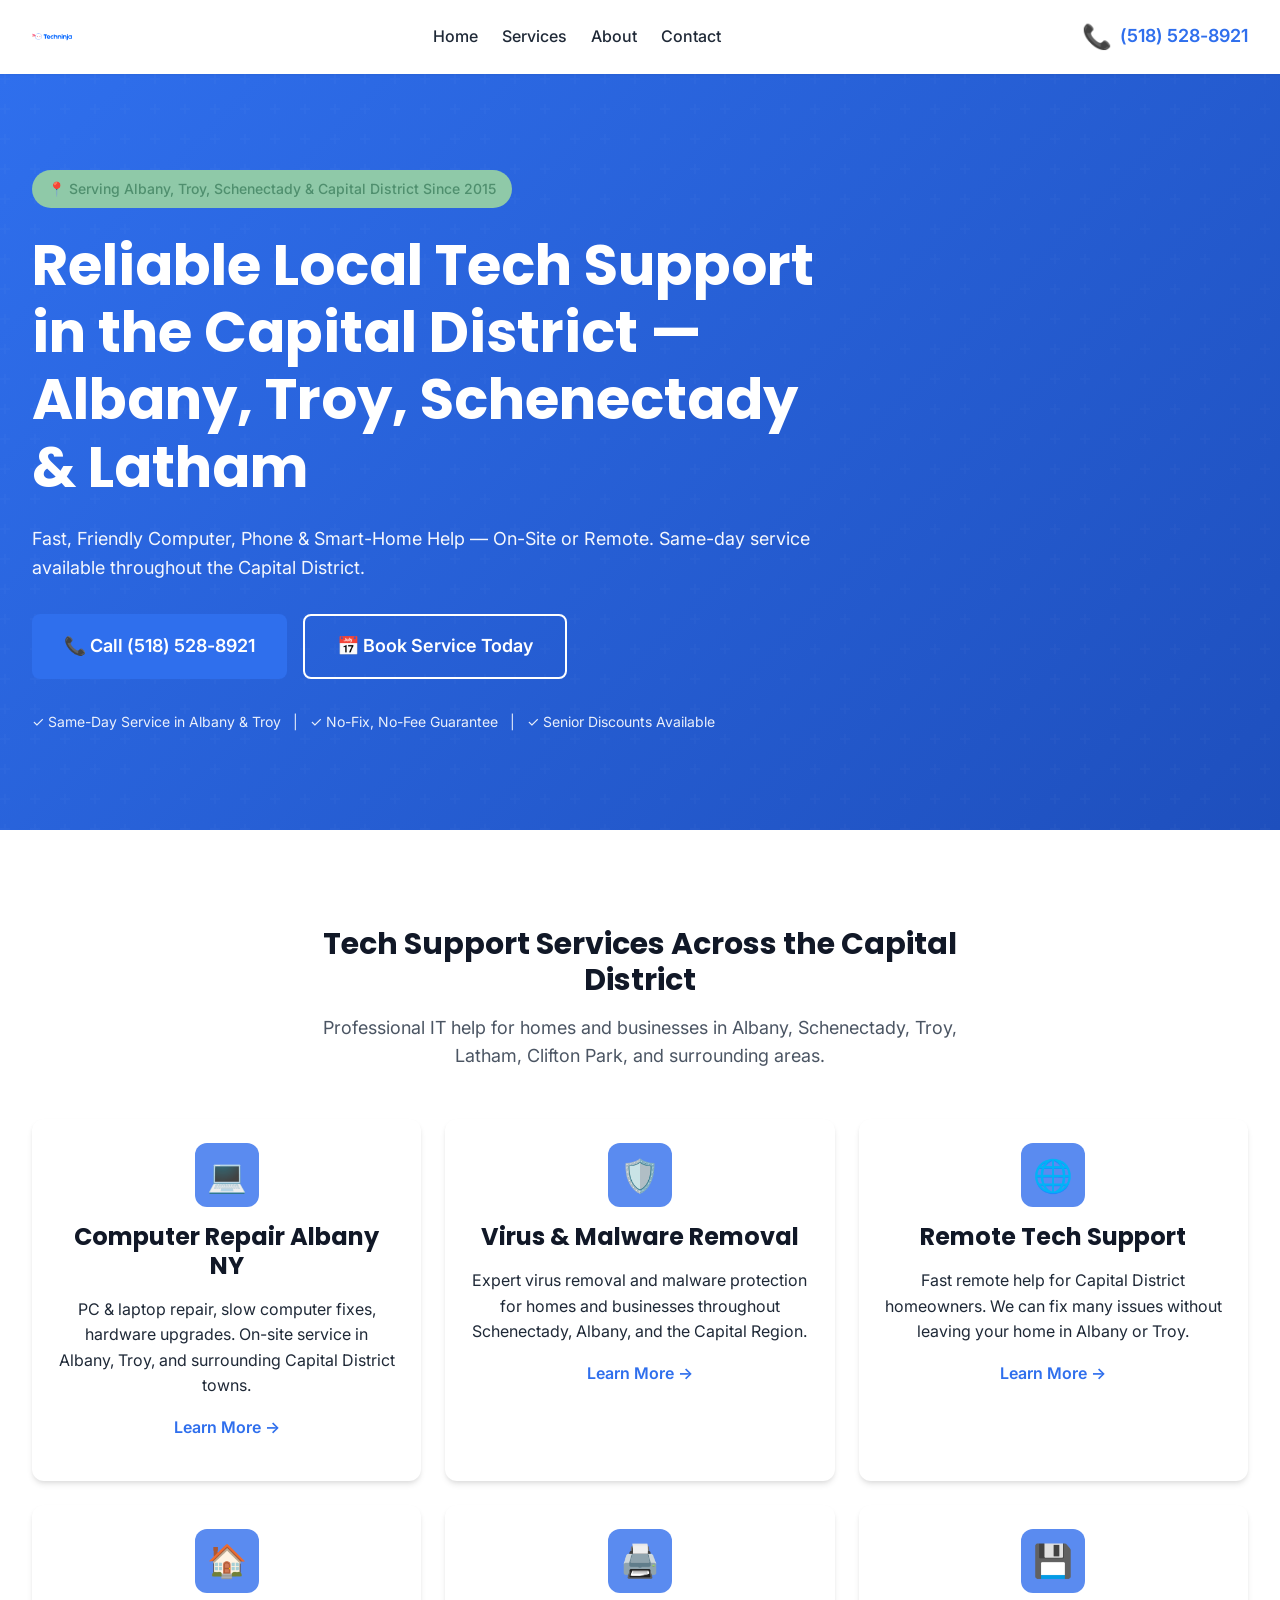
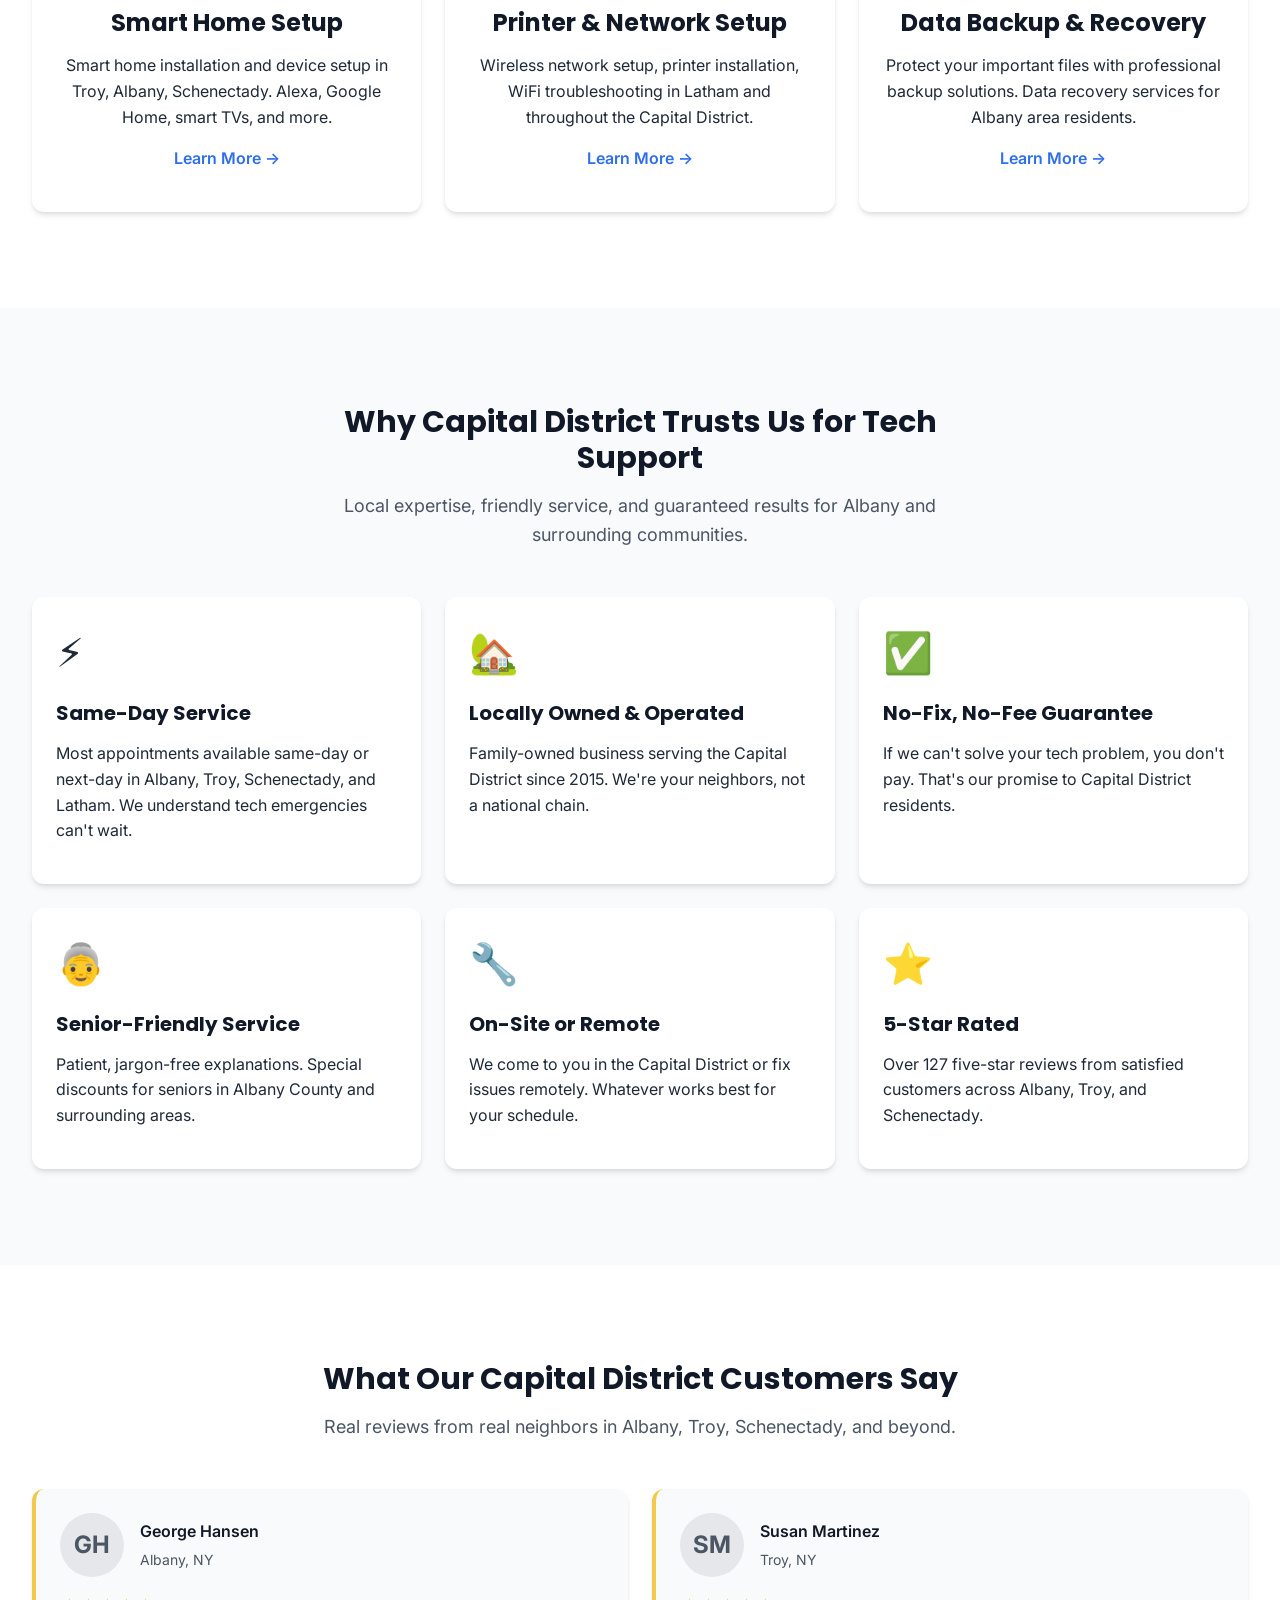
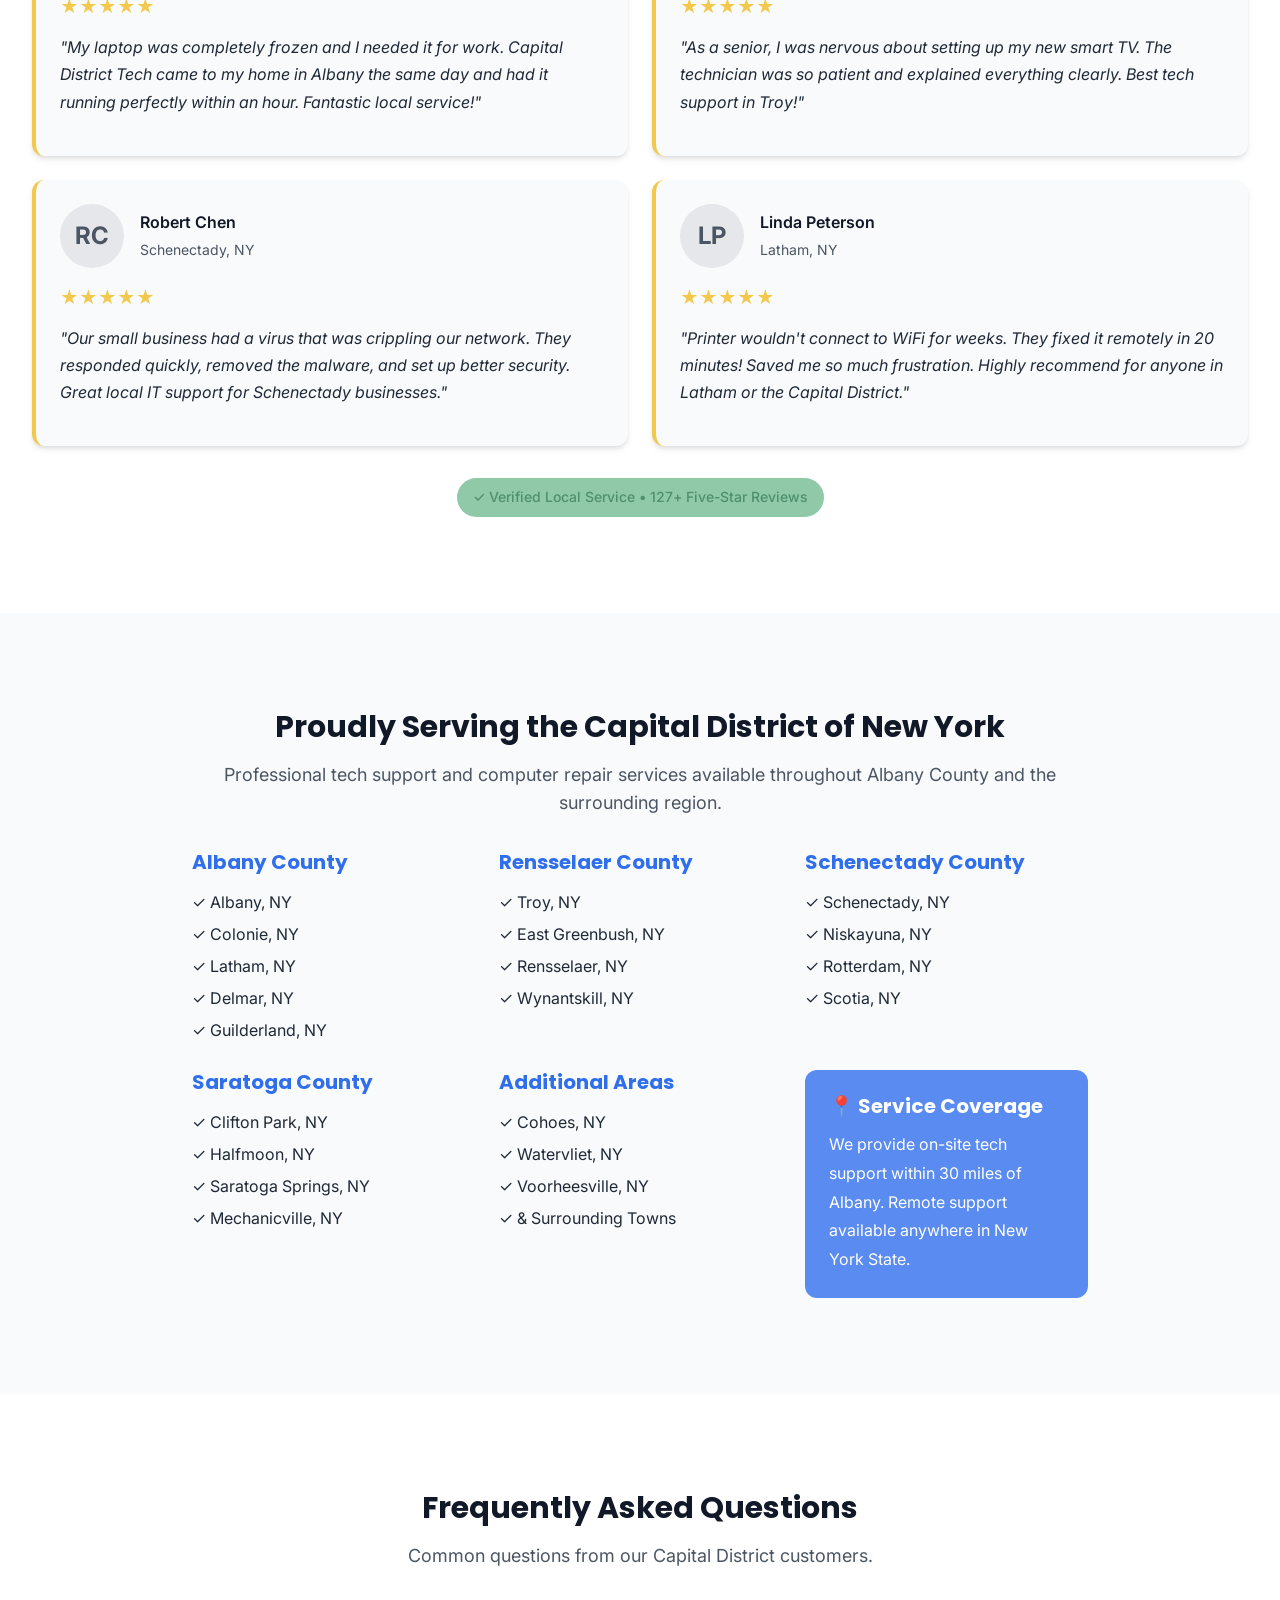
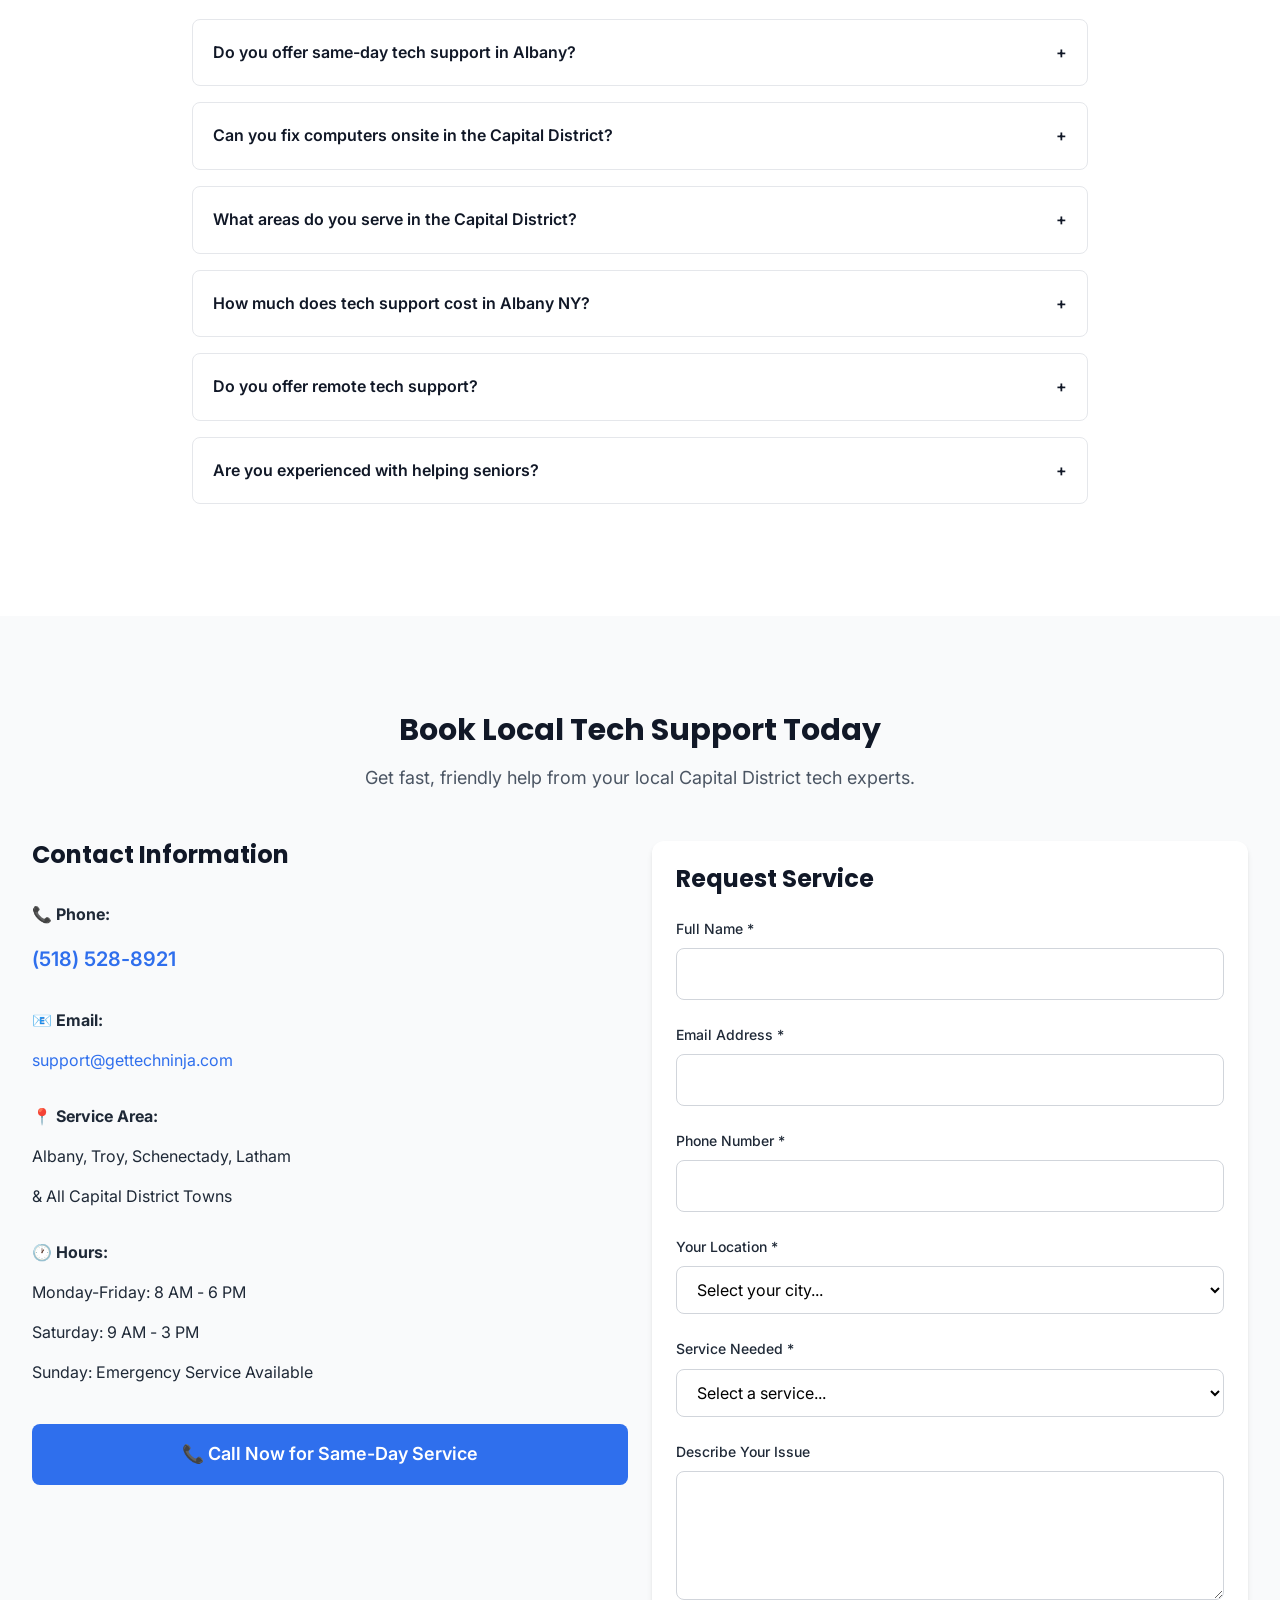
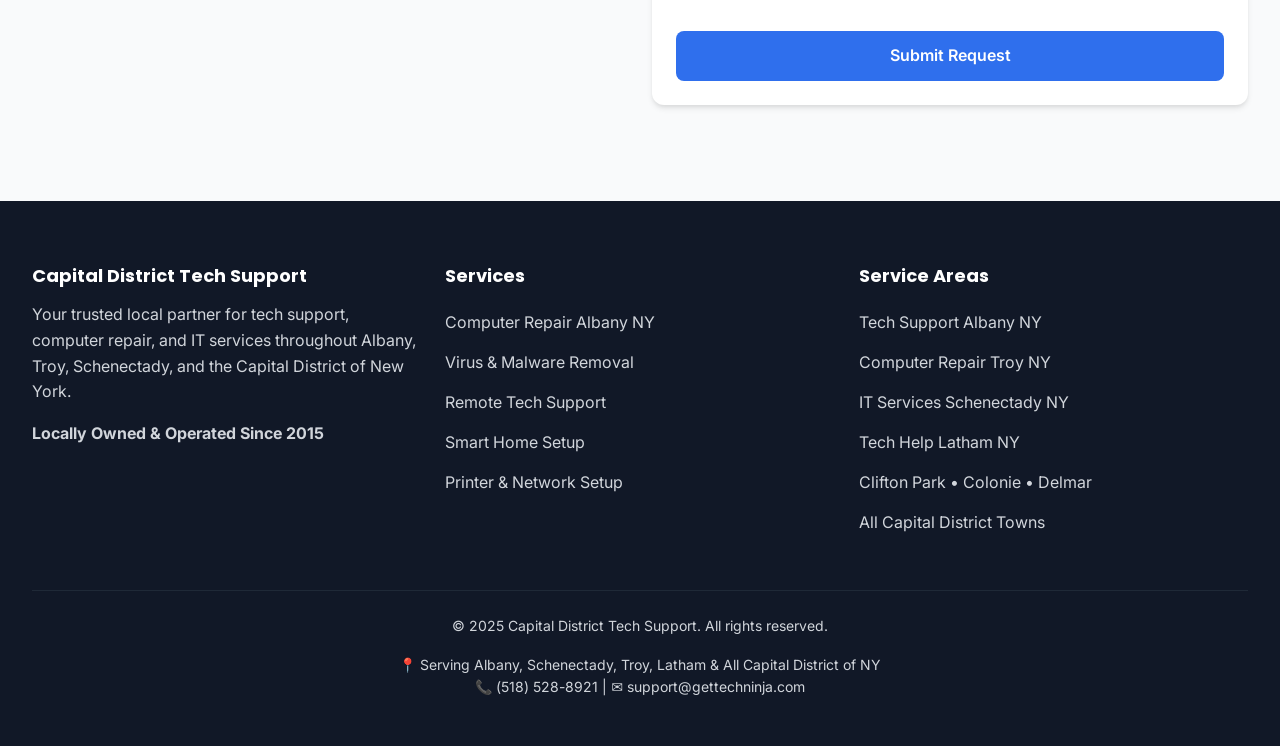
==== commit 1781ec64: "Update all contact information: phone (518) 528-8921, email support@gettechninja.com, website gettec" ====
--- a/index.html
+++ b/index.html
@@ -7,7 +7,7 @@
   <!-- Primary Meta Tags -->
   <title>Tech Support Albany NY — Local IT Help in Capital District</title>
   <meta name="title" content="Tech Support Albany NY — Local IT Help in Capital District">
-  <meta name="description" content="Professional tech support in Albany, Troy, Schenectady & Capital District NY. Same-day computer repair, virus removal, smart home setup. Call (586) 804-3539 today!">
+  <meta name="description" content="Professional tech support in Albany, Troy, Schenectady & Capital District NY. Same-day computer repair, virus removal, smart home setup. Call (518) 528-8921 today!">
 
   <!-- Local SEO Keywords -->
   <meta name="keywords" content="tech support Albany NY, computer repair near Albany, IT support Troy NY, local tech help Schenectady, on-site tech support Latham NY, 518 tech support, Capital District IT services, computer repair Capital District, Albany tech support near me">
@@ -50,9 +50,9 @@
         <a href="#contact" class="nav__link">Contact</a>
       </nav>
 
-      <a href="tel:+15868043539" class="header__phone">
+      <a href="tel:+15185288921" class="header__phone">
         <span class="header__phone-icon">📞</span>
-        <span>(586) 804-3539</span>
+        <span>(518) 528-8921</span>
       </a>
 
       <button class="mobile-menu-btn" aria-label="Toggle menu">
@@ -76,8 +76,8 @@
         <p class="lead">Fast, Friendly Computer, Phone & Smart-Home Help — On-Site or Remote. Same-day service available throughout the Capital District.</p>
 
         <div class="flex flex-wrap gap-4 mt-8">
-          <a href="tel:+15868043539" class="btn btn--primary btn--large">
-            📞 Call (586) 804-3539
+          <a href="tel:+15185288921" class="btn btn--primary btn--large">
+            📞 Call (518) 528-8921
           </a>
           <a href="#contact" class="btn btn--outline btn--large" style="color: white; border-color: white;">
             📅 Book Service Today
@@ -346,7 +346,7 @@
             <span>+</span>
           </button>
           <div class="faq-answer">
-            Yes! We offer same-day and next-day service throughout Albany, Troy, Schenectady, and the Capital District. Call us before 2 PM at (586) 804-3539 for same-day availability.
+            Yes! We offer same-day and next-day service throughout Albany, Troy, Schenectady, and the Capital District. Call us before 2 PM at (518) 528-8921 for same-day availability.
           </div>
         </div>
 
@@ -416,7 +416,7 @@
           <h3>Contact Information</h3>
           <div style="margin-top: var(--space-6); line-height: 2.5;">
             <p><strong>📞 Phone:</strong><br>
-            <a href="tel:+15868043539" style="color: var(--primary-blue); font-size: var(--text-xl); font-weight: 600;">(586) 804-3539</a></p>
+            <a href="tel:+15185288921" style="color: var(--primary-blue); font-size: var(--text-xl); font-weight: 600;">(518) 528-8921</a></p>
 
             <p><strong>📧 Email:</strong><br>
             <a href="mailto:support@gettechninja.com" style="color: var(--primary-blue);">support@gettechninja.com</a></p>
@@ -432,7 +432,7 @@
           </div>
 
           <div class="mt-8">
-            <a href="tel:+15868043539" class="btn btn--primary btn--large" style="width: 100%;">
+            <a href="tel:+15185288921" class="btn btn--primary btn--large" style="width: 100%;">
               📞 Call Now for Same-Day Service
             </a>
           </div>
@@ -539,14 +539,14 @@
         <p>&copy; 2025 Capital District Tech Support. All rights reserved.</p>
         <p style="margin-top: var(--space-2);">
           📍 Serving Albany, Schenectady, Troy, Latham & All Capital District of NY<br>
-          📞 (586) 804-3539 | ✉️ support@gettechninja.com
+          📞 (518) 528-8921 | ✉️ support@gettechninja.com
         </p>
       </div>
     </div>
   </footer>
 
   <!-- Sticky Mobile CTA -->
-  <a href="tel:+15868043539" class="btn btn--primary sticky-cta">
+  <a href="tel:+15185288921" class="btn btn--primary sticky-cta">
     📞 Call Now
   </a>
 
@@ -565,7 +565,7 @@
         "name": "Do you offer same-day tech support in Albany?",
         "acceptedAnswer": {
           "@type": "Answer",
-          "text": "Yes! We offer same-day and next-day service throughout Albany, Troy, Schenectady, and the Capital District. Call us before 2 PM at (586) 804-3539 for same-day availability."
+          "text": "Yes! We offer same-day and next-day service throughout Albany, Troy, Schenectady, and the Capital District. Call us before 2 PM at (518) 528-8921 for same-day availability."
         }
       },
       {
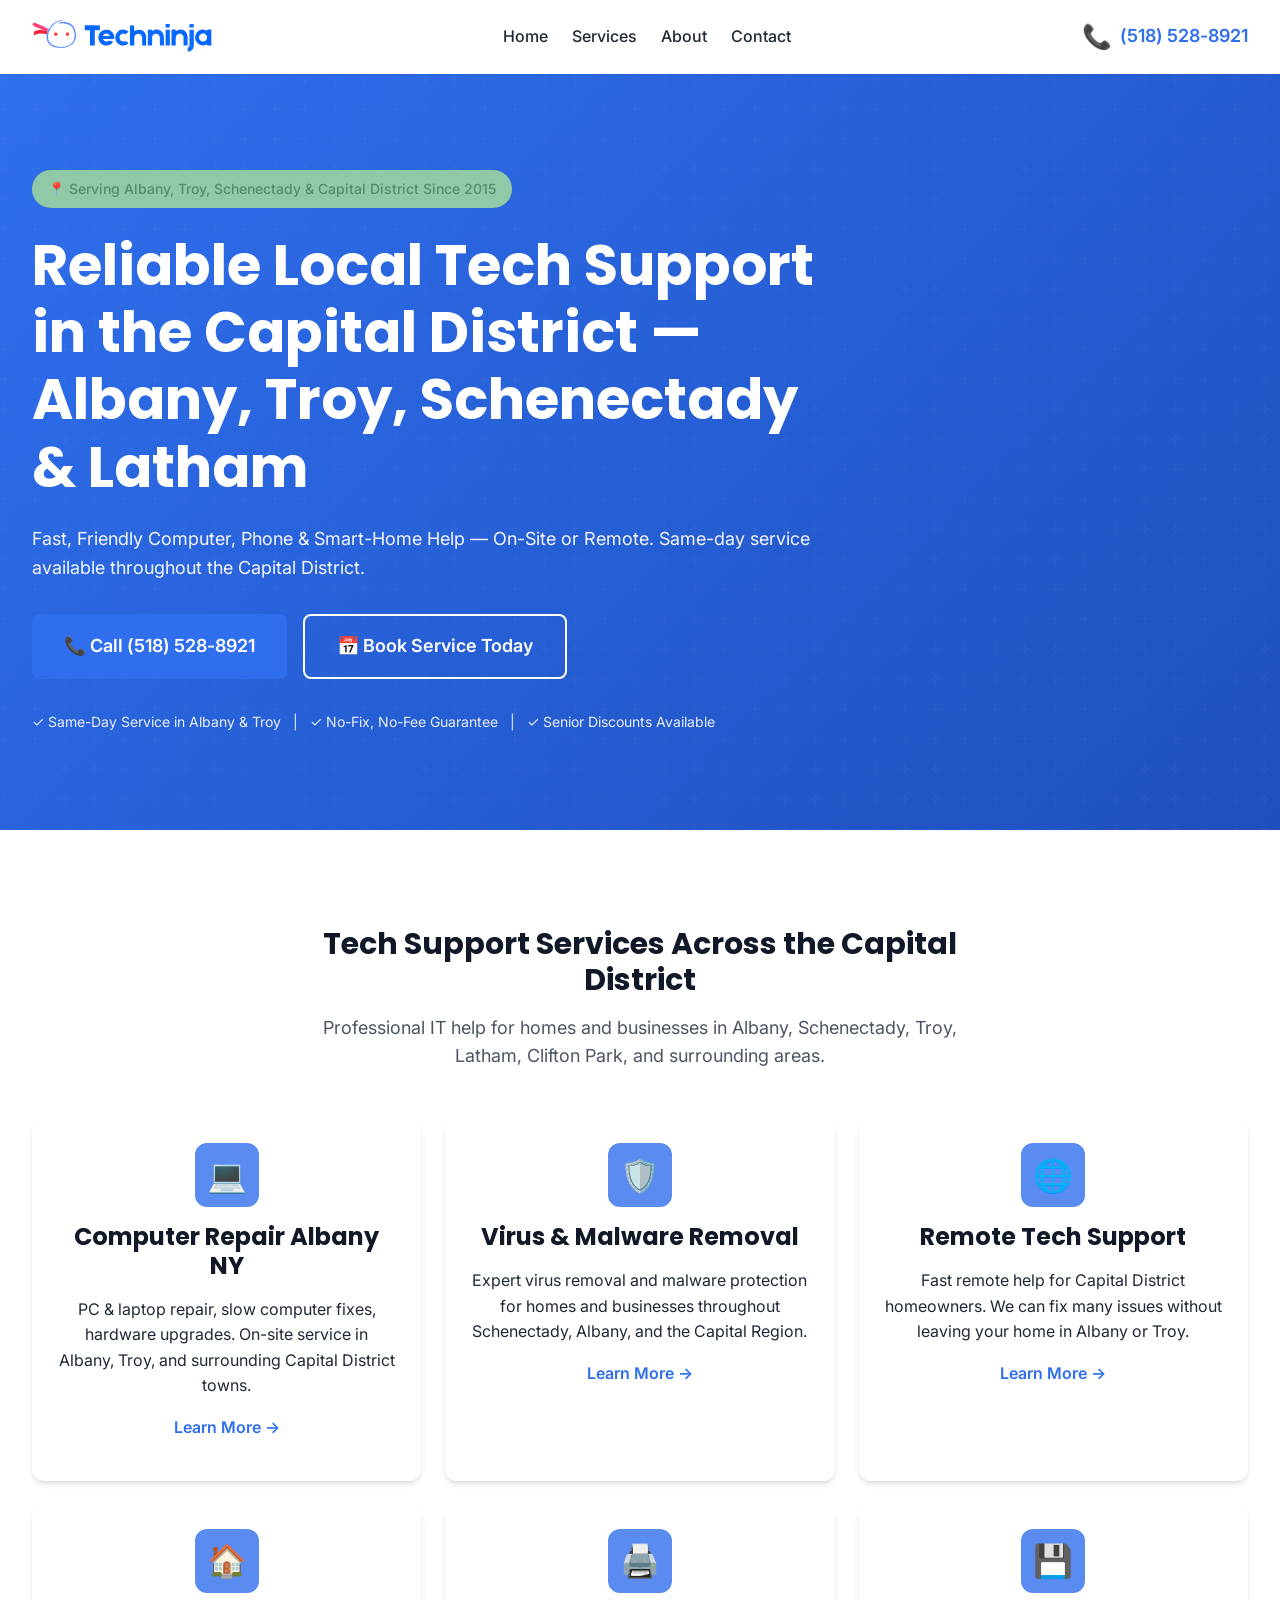
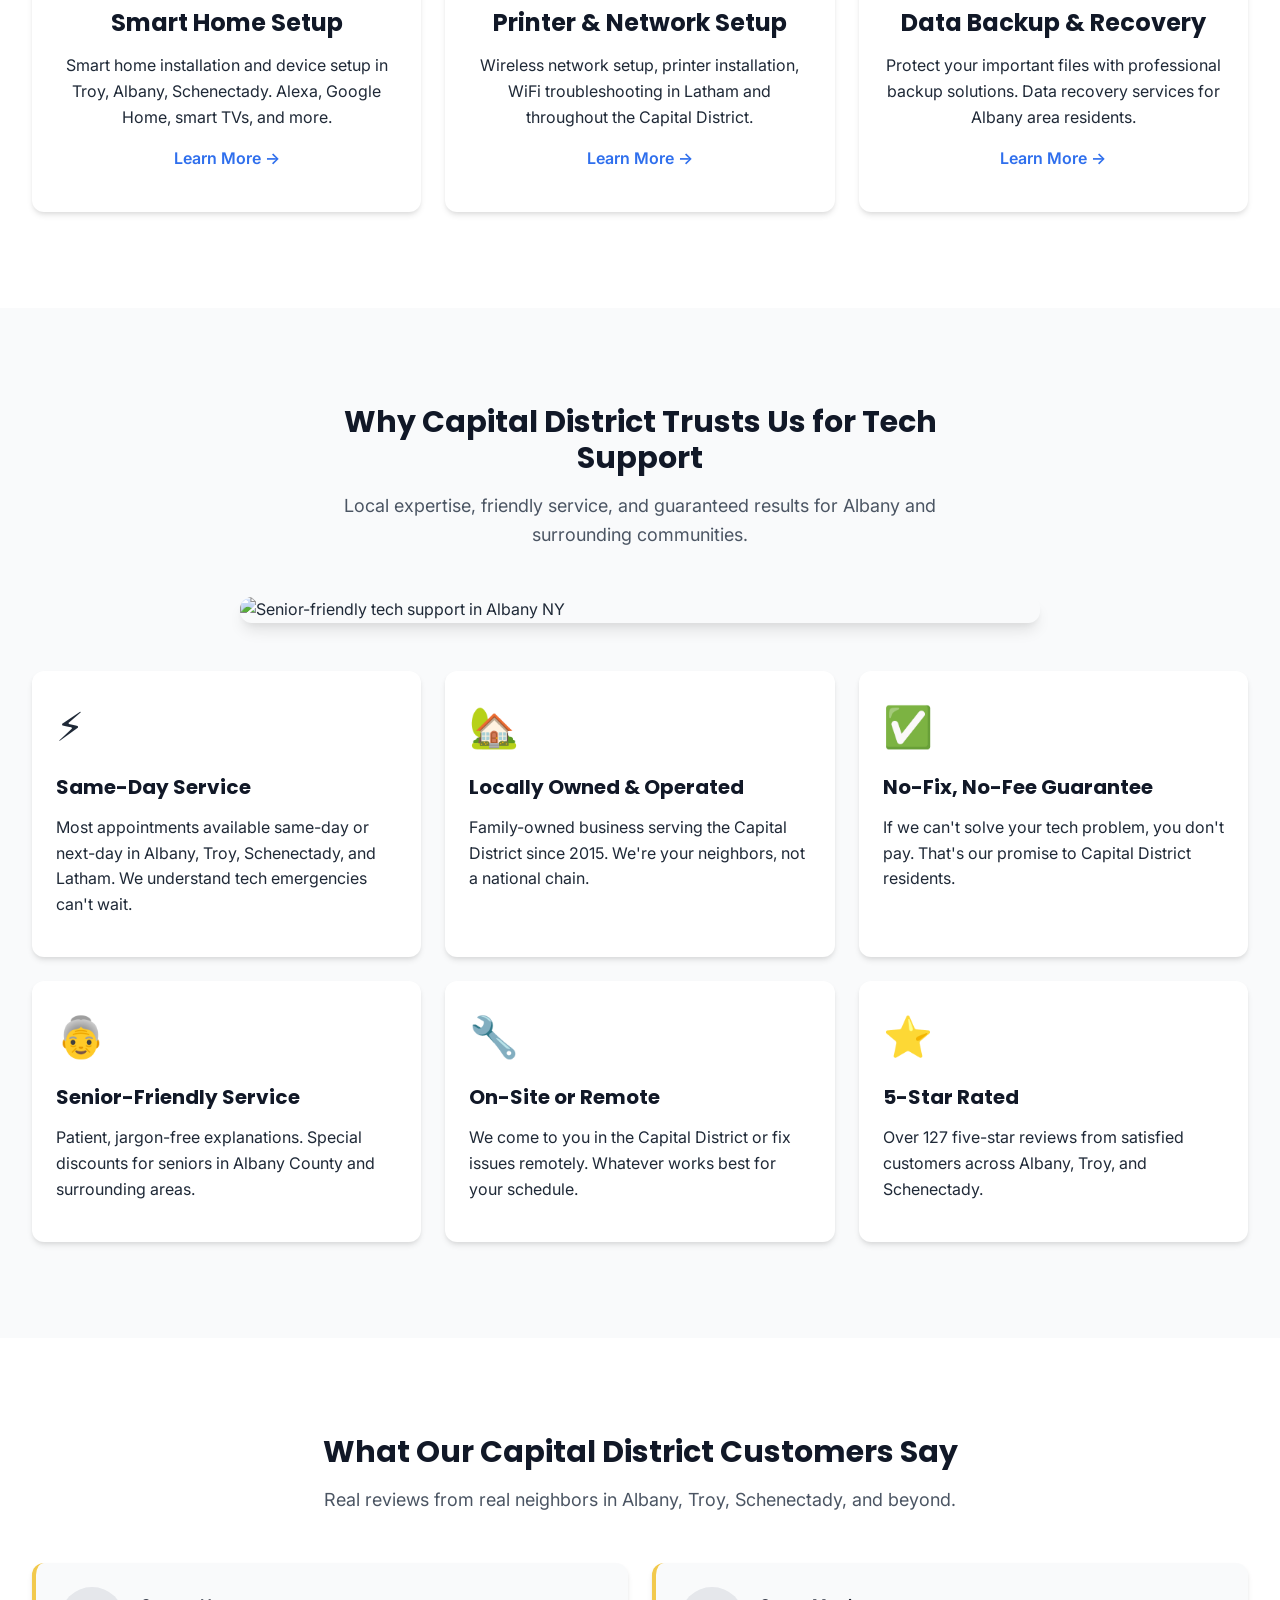
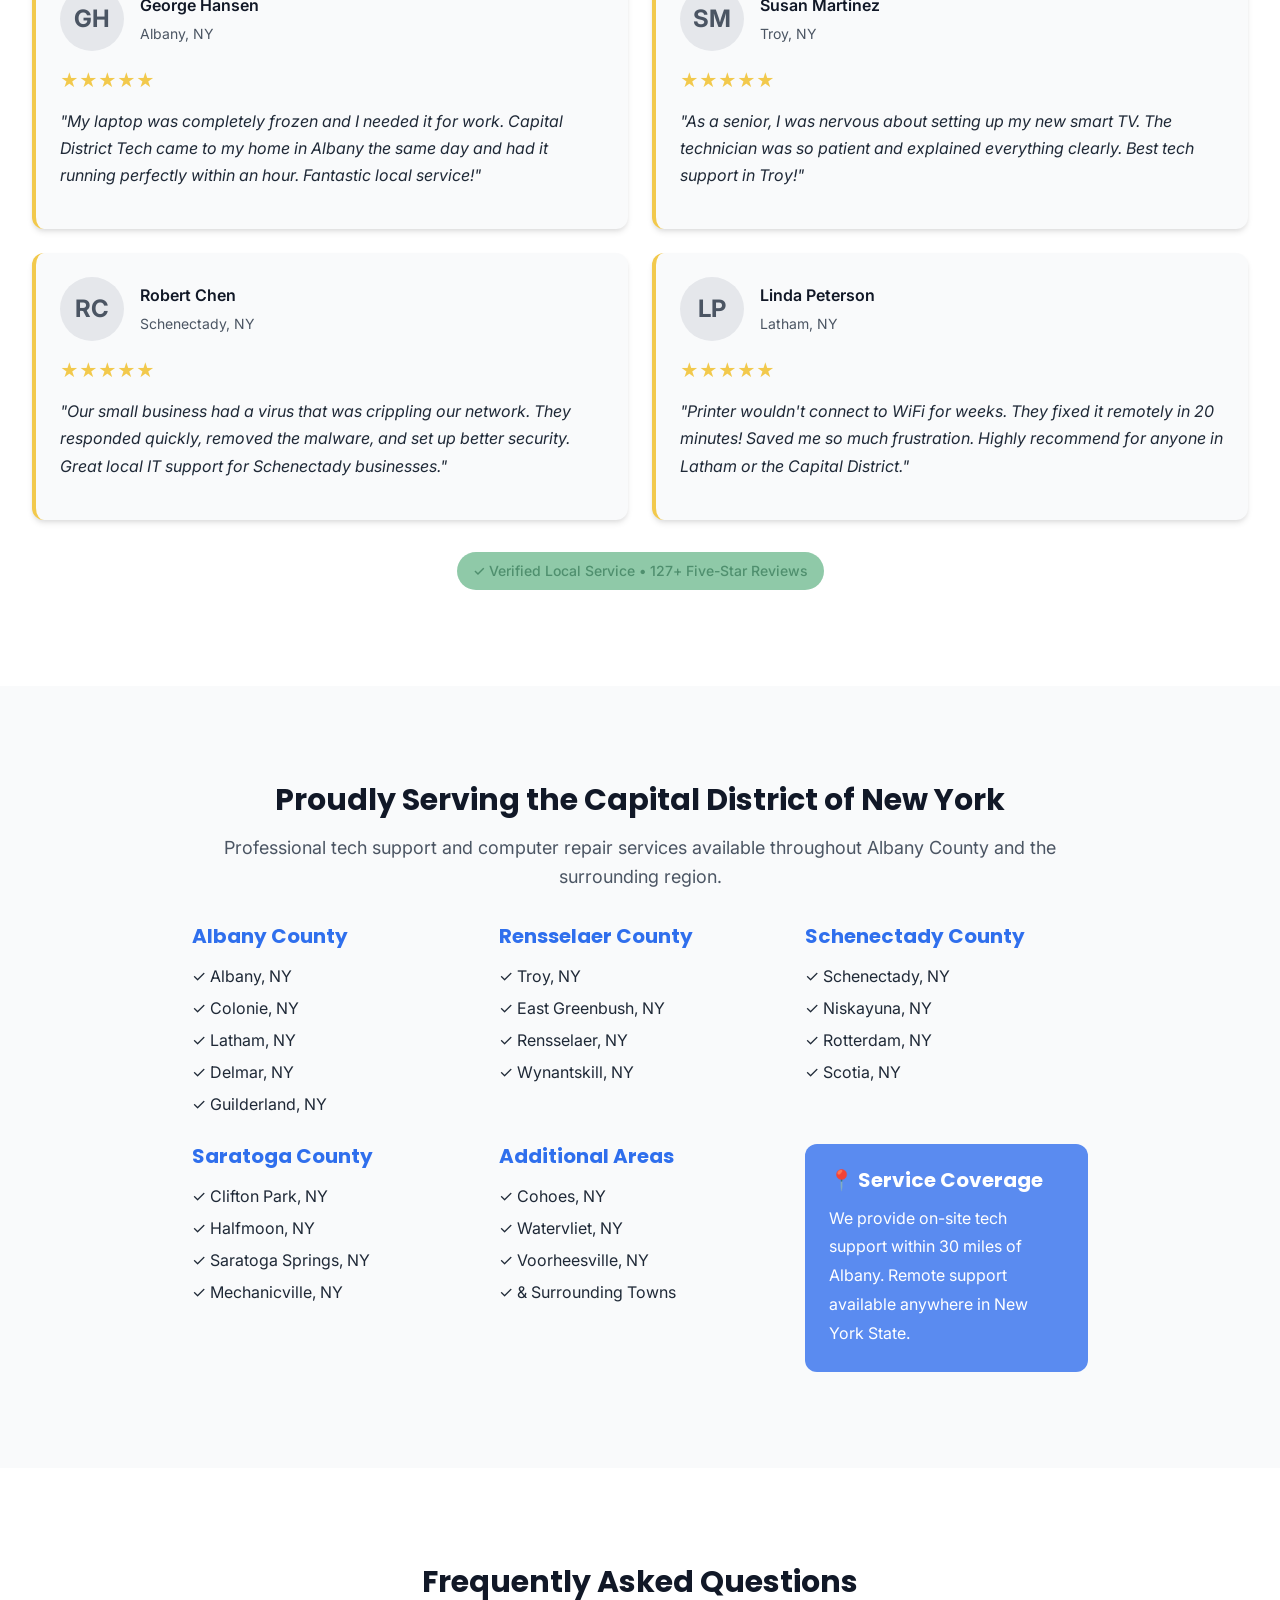
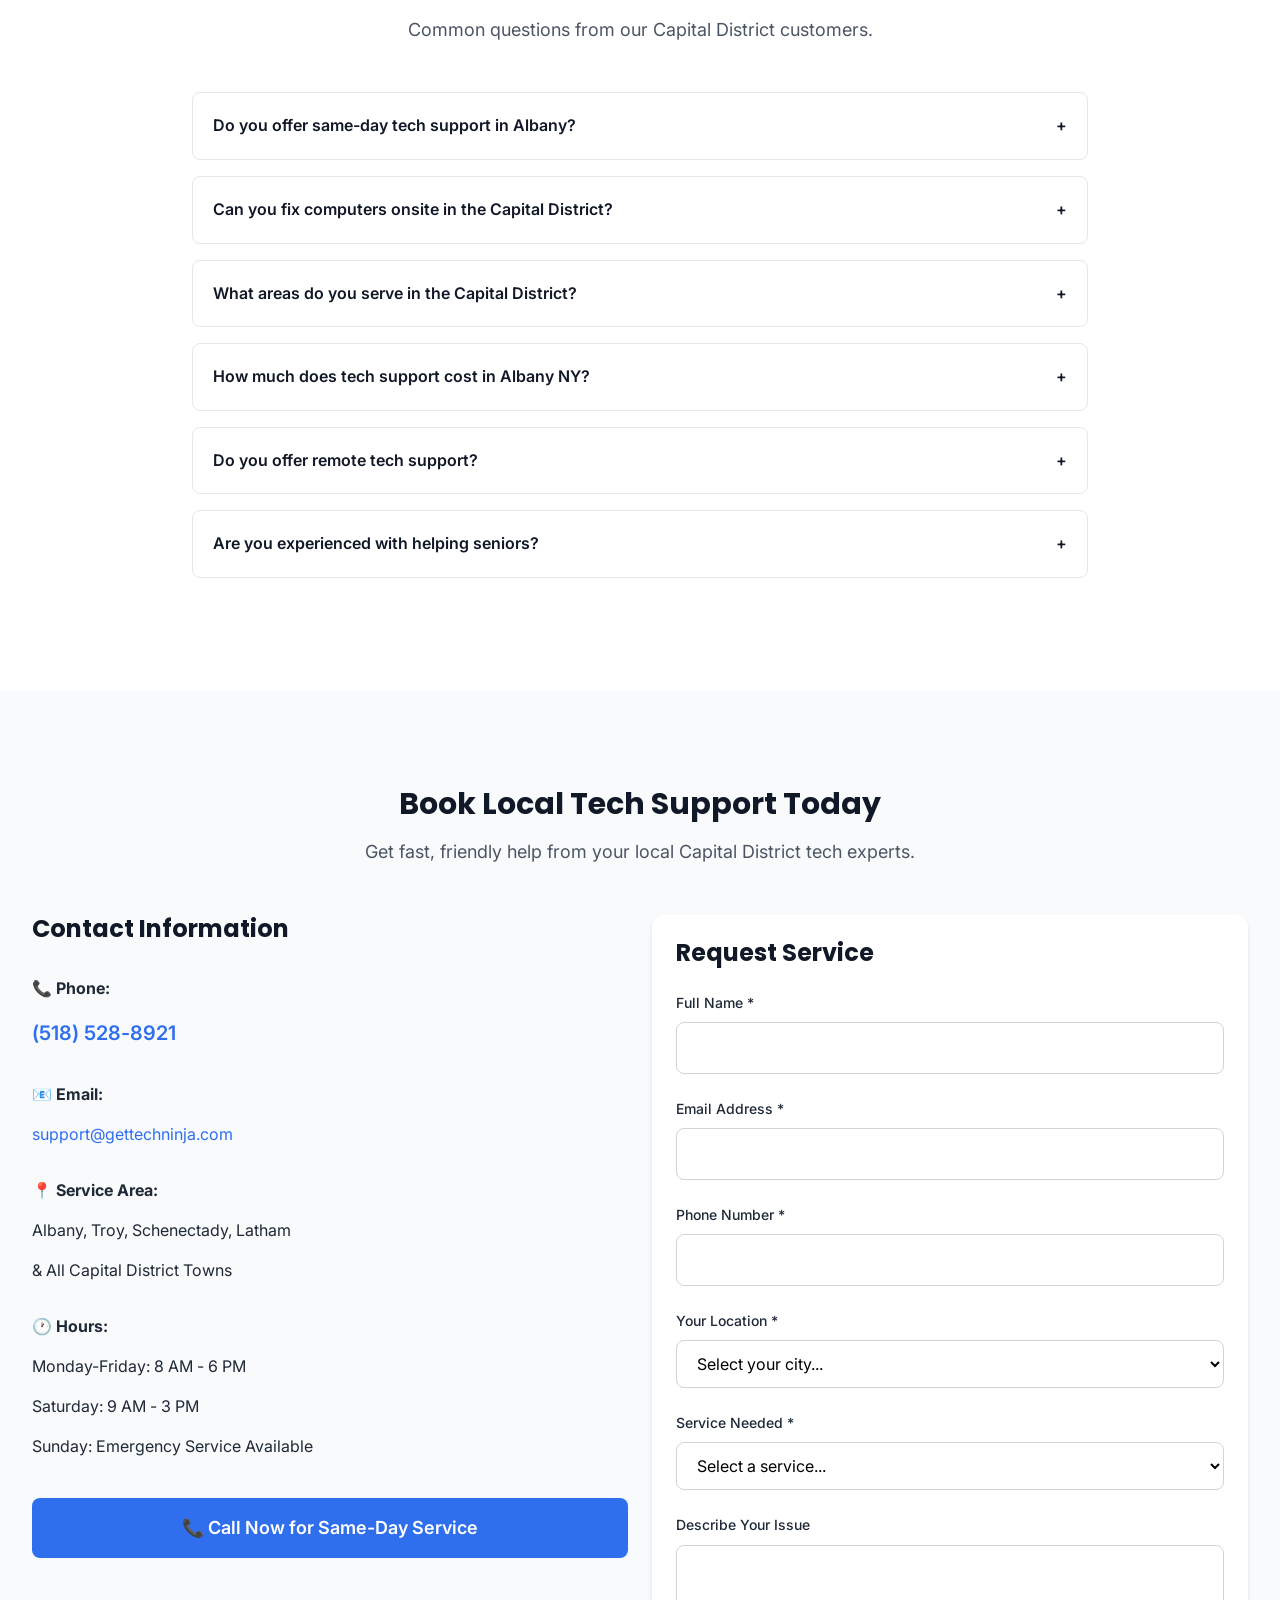
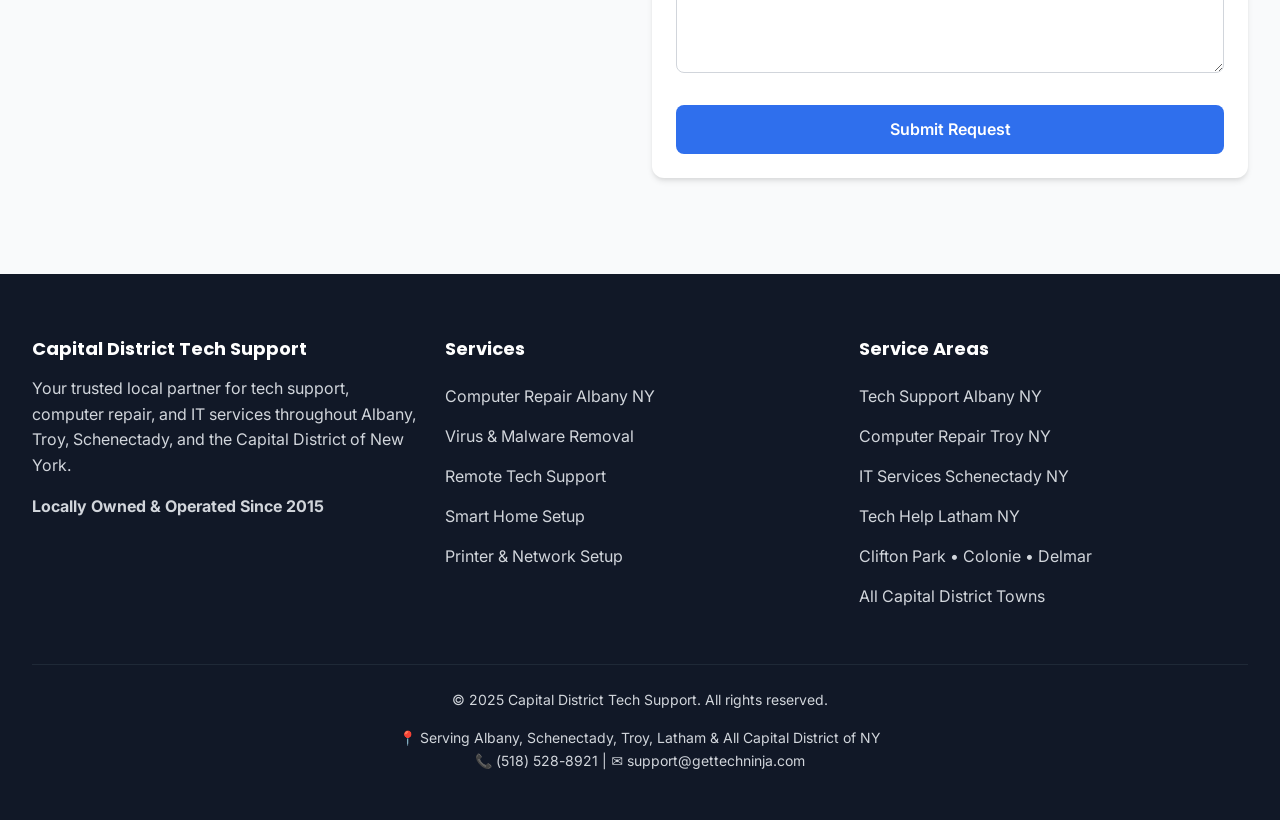
==== commit e6604981: "Add files via upload" ====
--- a/index.html
+++ b/index.html
@@ -157,6 +157,11 @@
       <div class="text-center max-w-2xl mx-auto mb-12">
         <h2>Why Capital District Trusts Us for Tech Support</h2>
         <p class="lead">Local expertise, friendly service, and guaranteed results for Albany and surrounding communities.</p>
+      </div>
+
+      <!-- Featured Image Section -->
+      <div style="margin-bottom: var(--space-12);">
+        <img src="assets/elderly-laptop.jpg" alt="Senior-friendly tech support in Albany NY" style="width: 100%; max-width: 800px; height: auto; margin: 0 auto; display: block; border-radius: var(--radius-lg); box-shadow: var(--shadow-lg);">
       </div>
 
       <div class="grid grid--3">
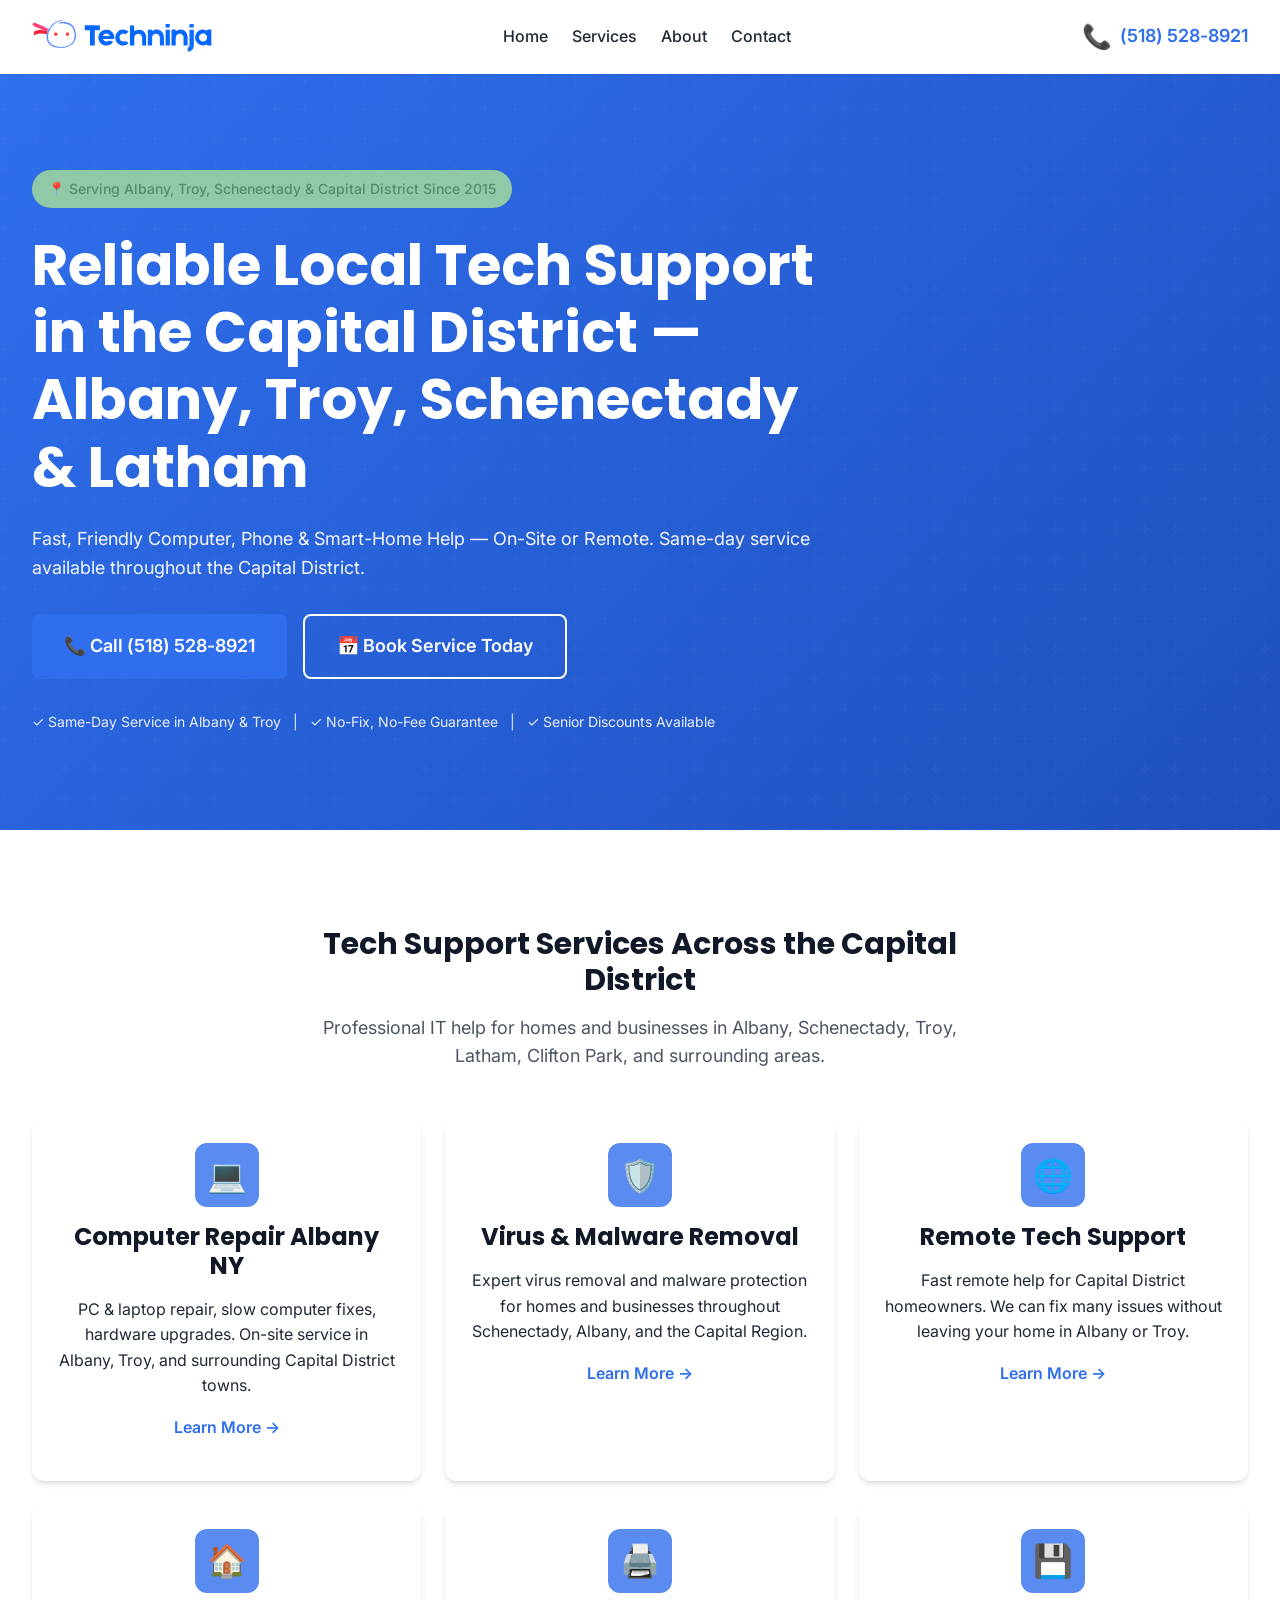
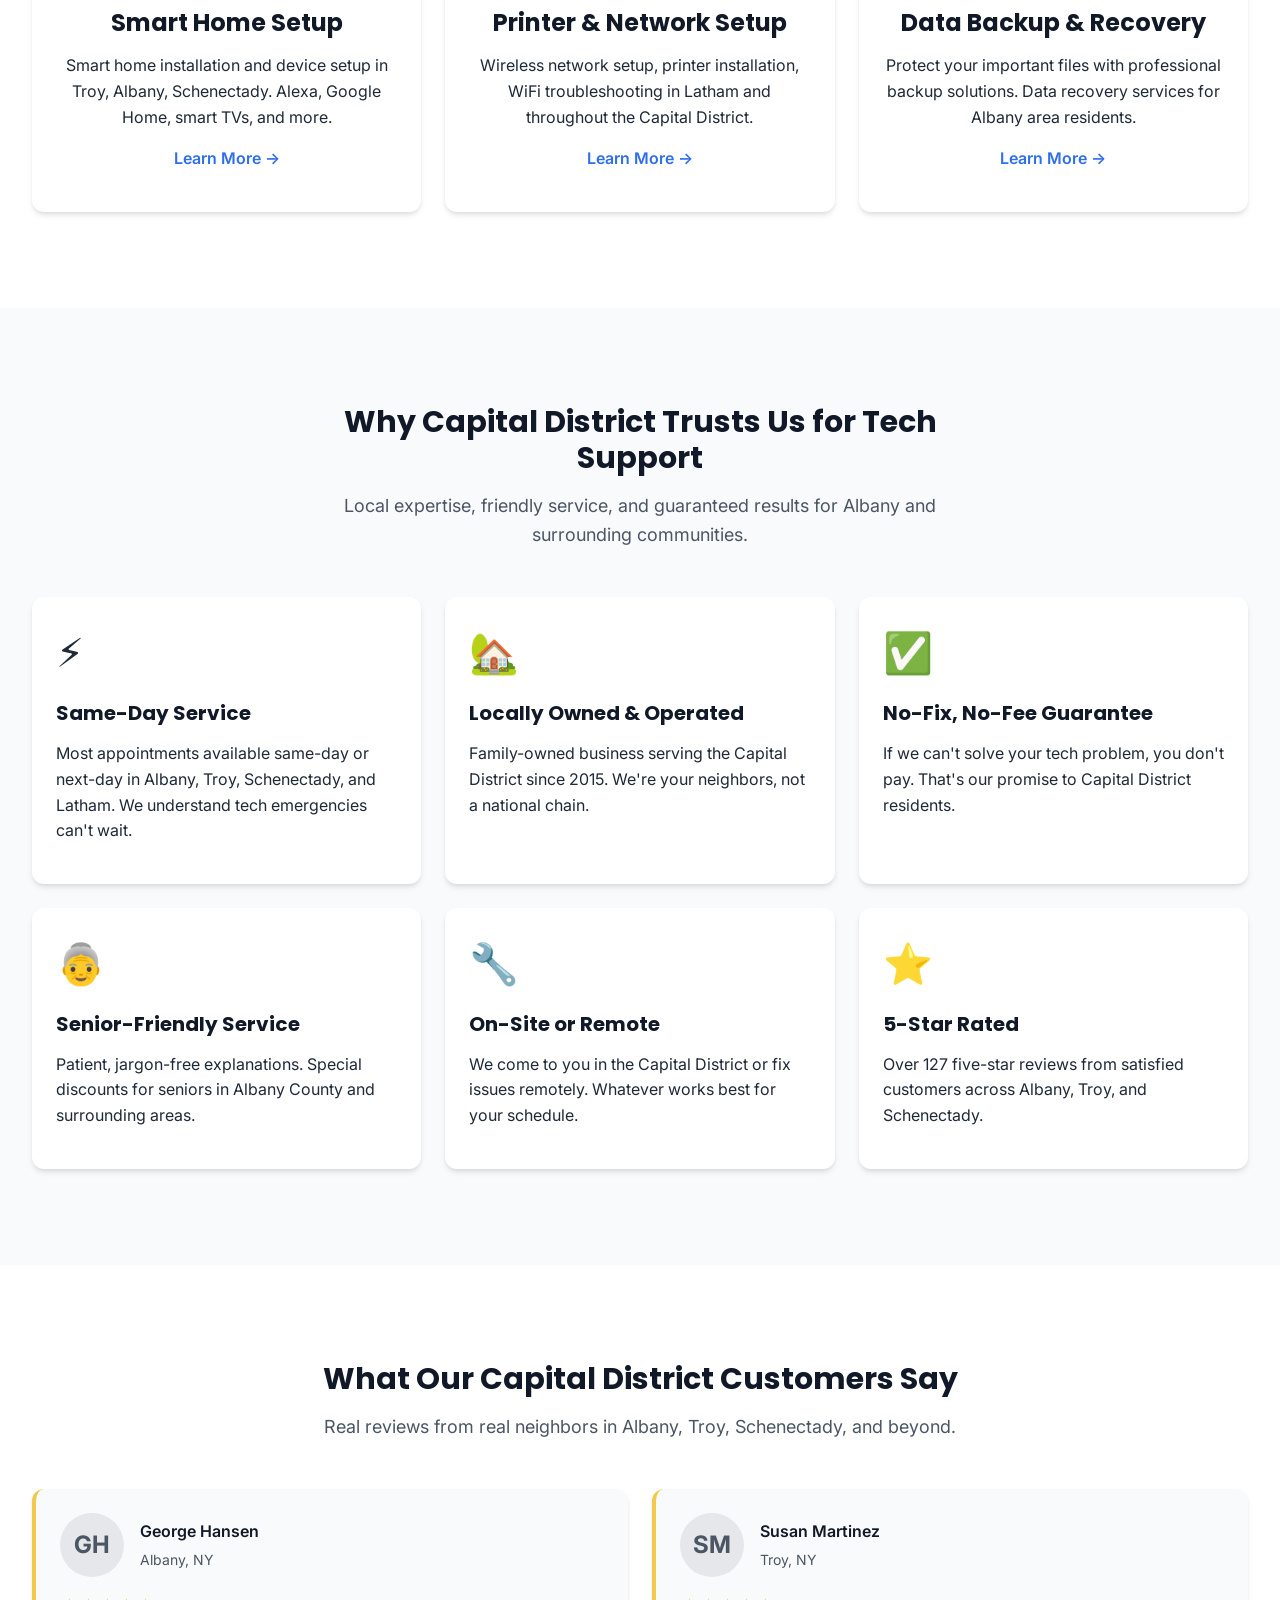
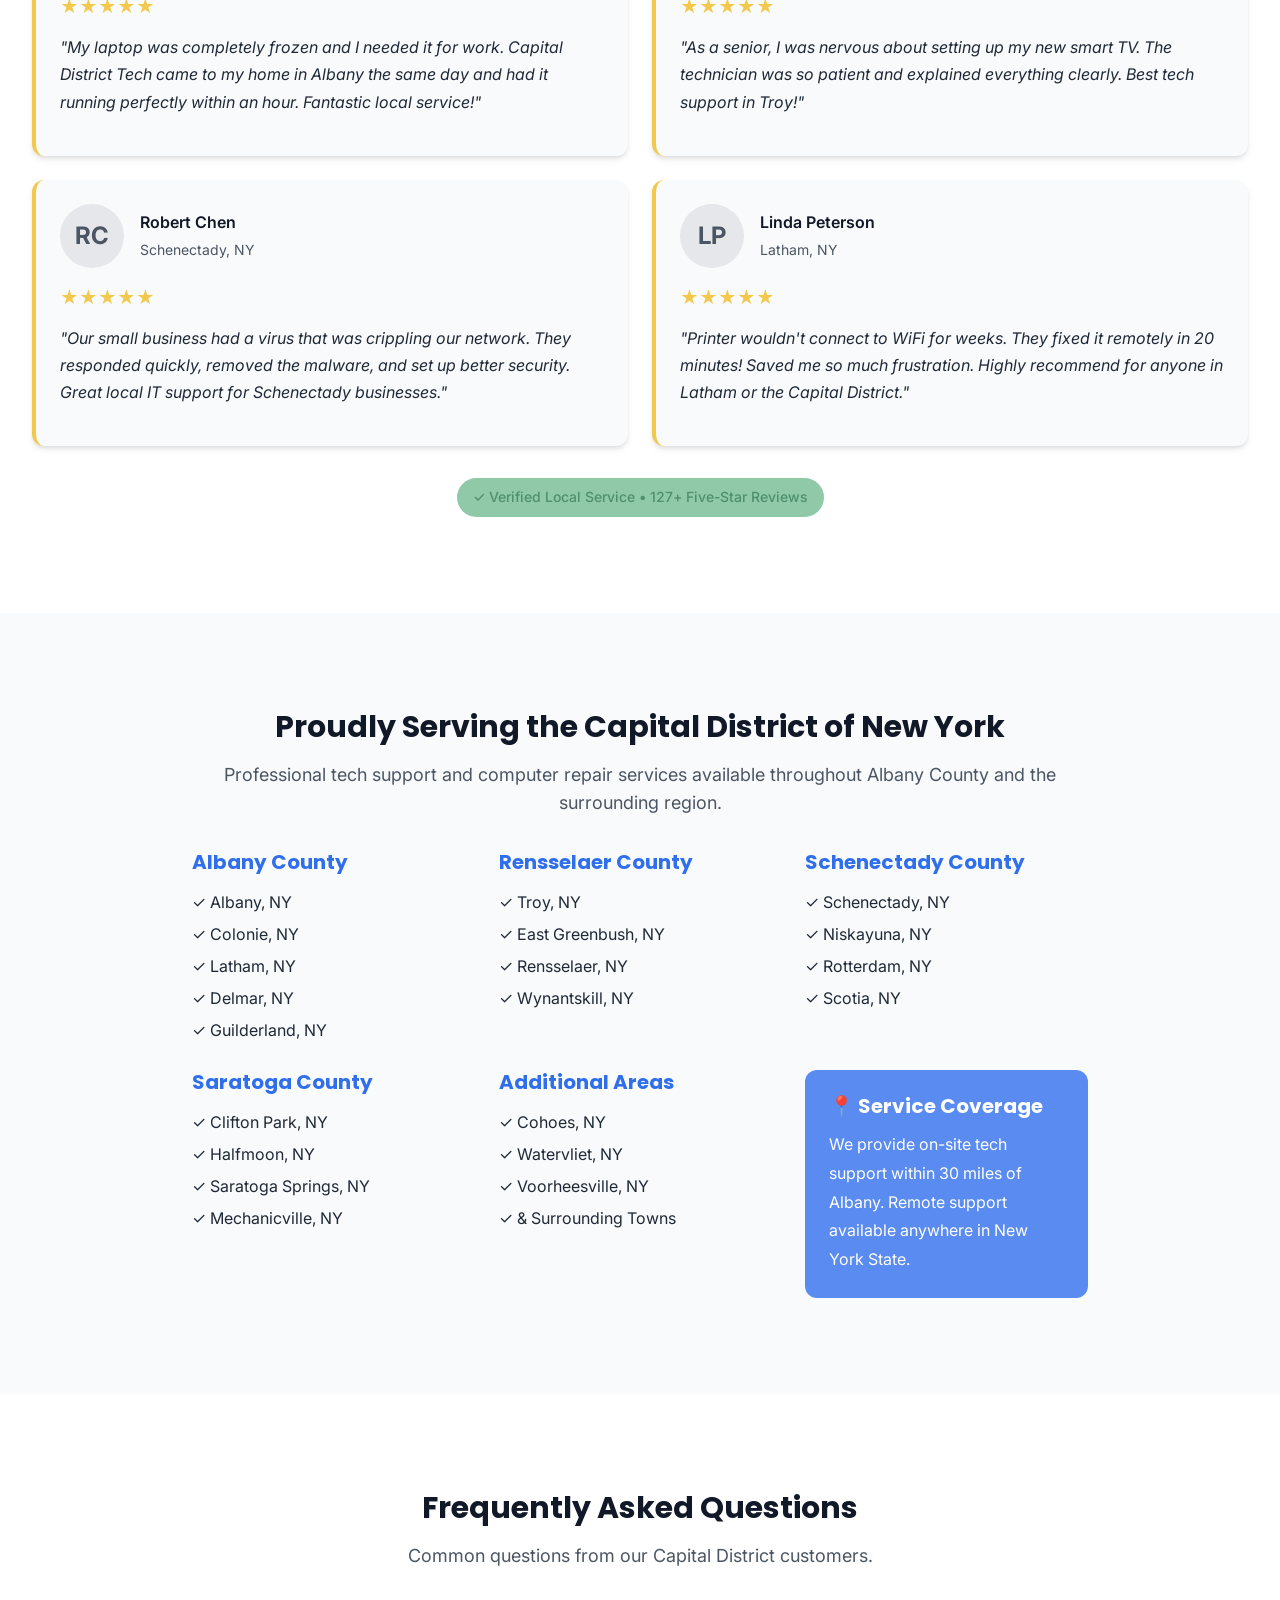
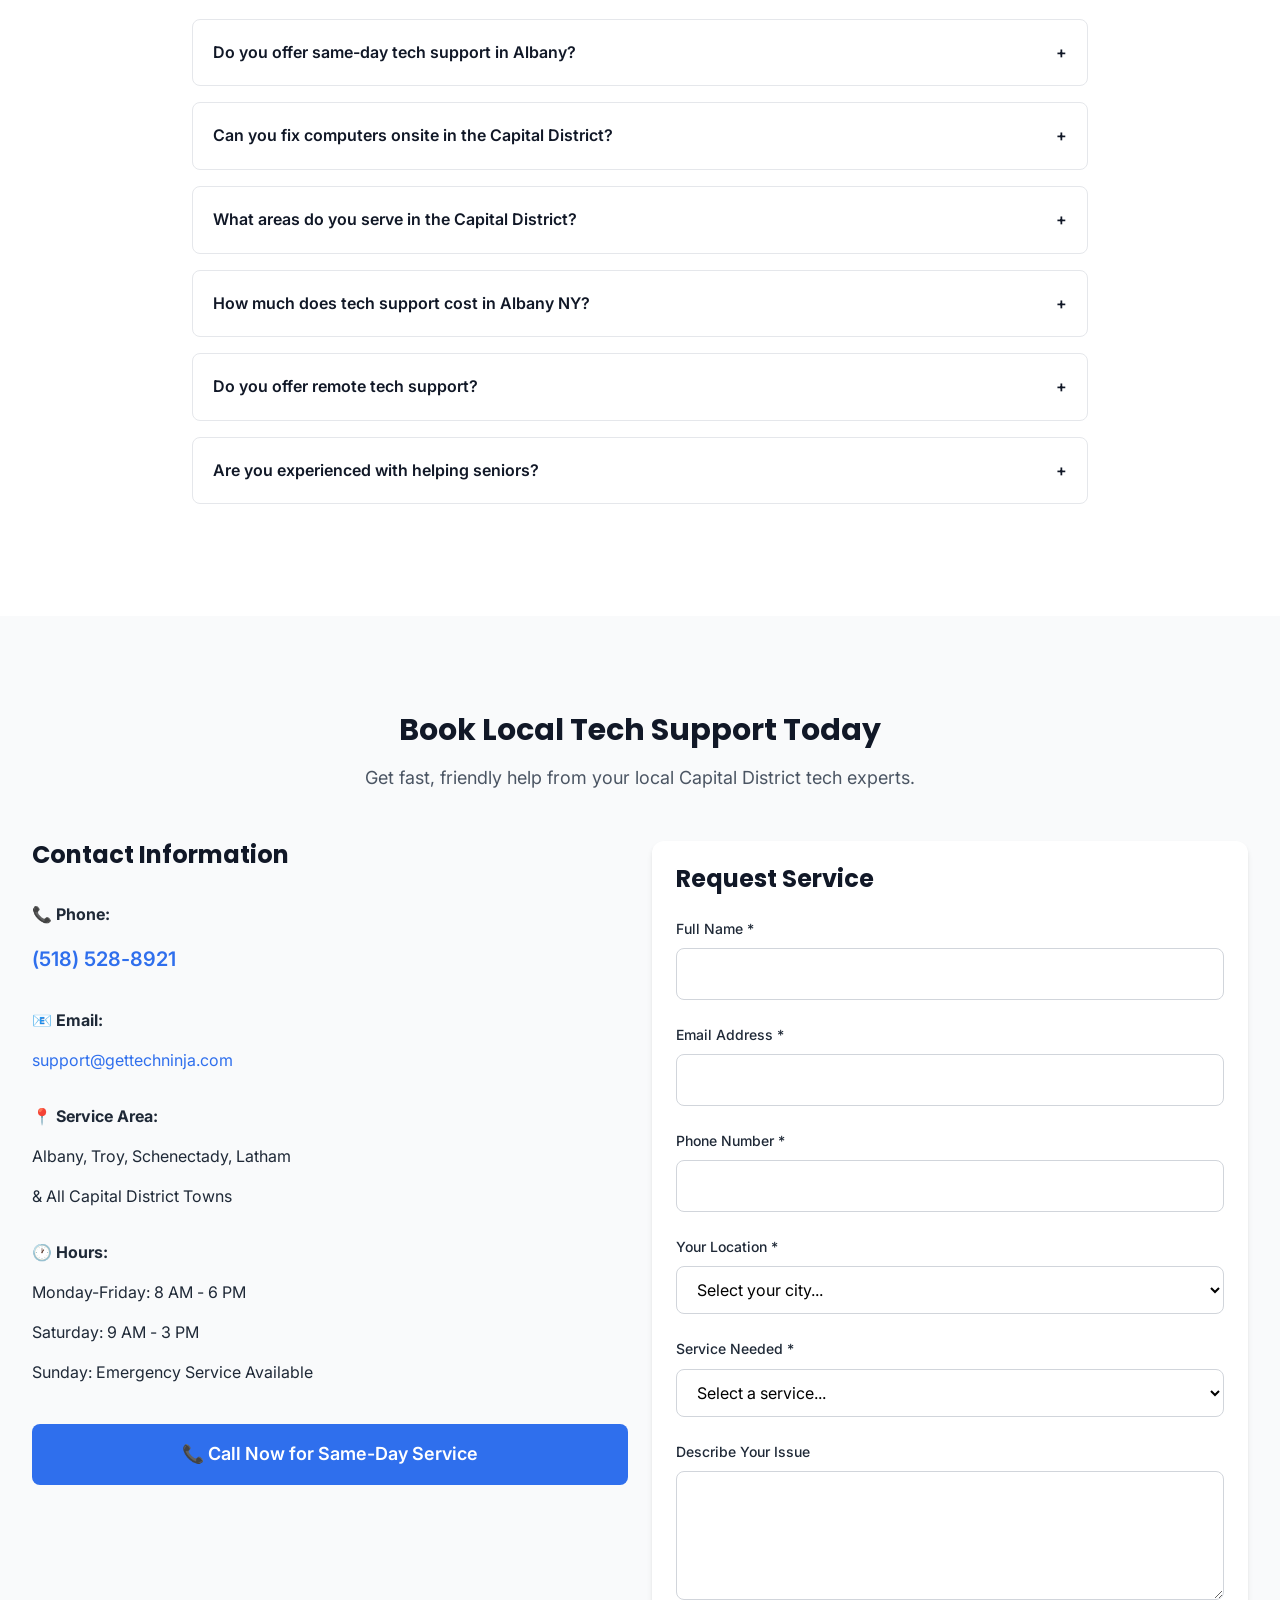
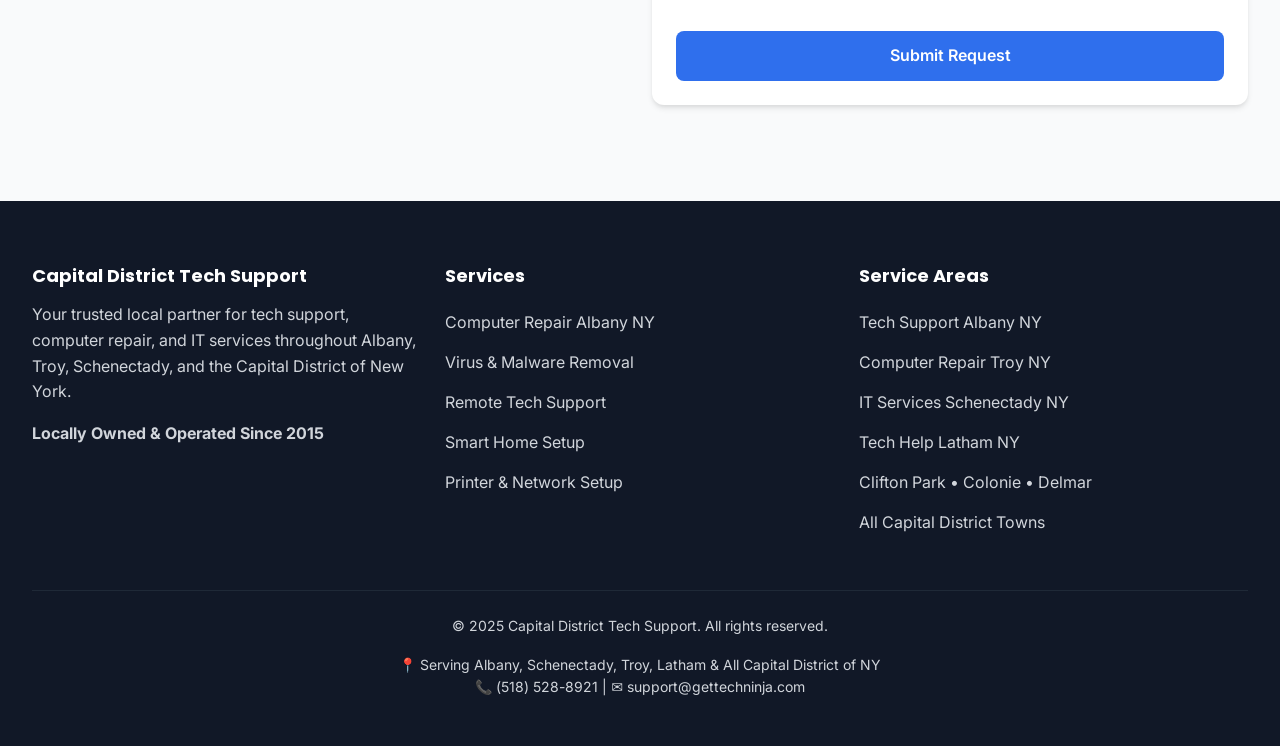
==== commit e18e69ee: "Remove broken image references - images not yet uploaded" ====
--- a/index.html
+++ b/index.html
@@ -157,11 +157,6 @@
       <div class="text-center max-w-2xl mx-auto mb-12">
         <h2>Why Capital District Trusts Us for Tech Support</h2>
         <p class="lead">Local expertise, friendly service, and guaranteed results for Albany and surrounding communities.</p>
-      </div>
-
-      <!-- Featured Image Section -->
-      <div style="margin-bottom: var(--space-12);">
-        <img src="assets/elderly-laptop.jpg" alt="Senior-friendly tech support in Albany NY" style="width: 100%; max-width: 800px; height: auto; margin: 0 auto; display: block; border-radius: var(--radius-lg); box-shadow: var(--shadow-lg);">
       </div>
 
       <div class="grid grid--3">
